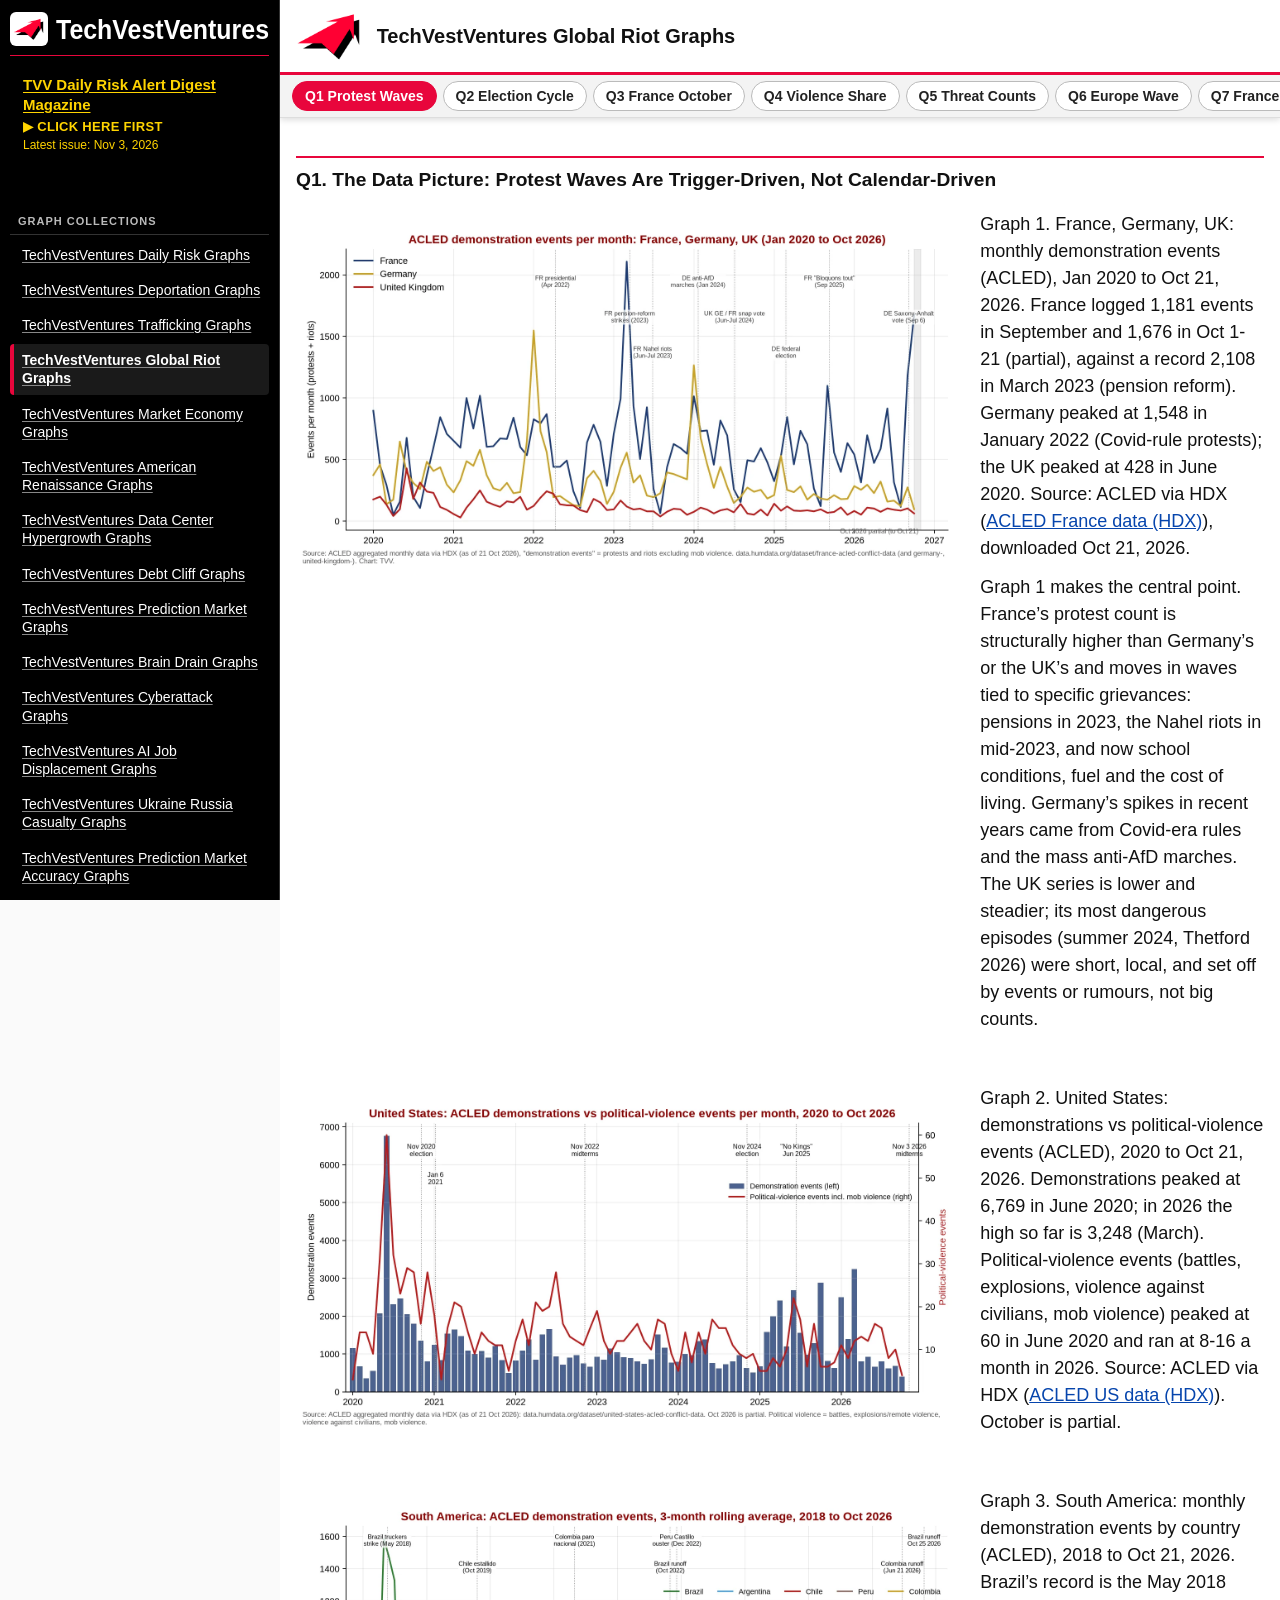
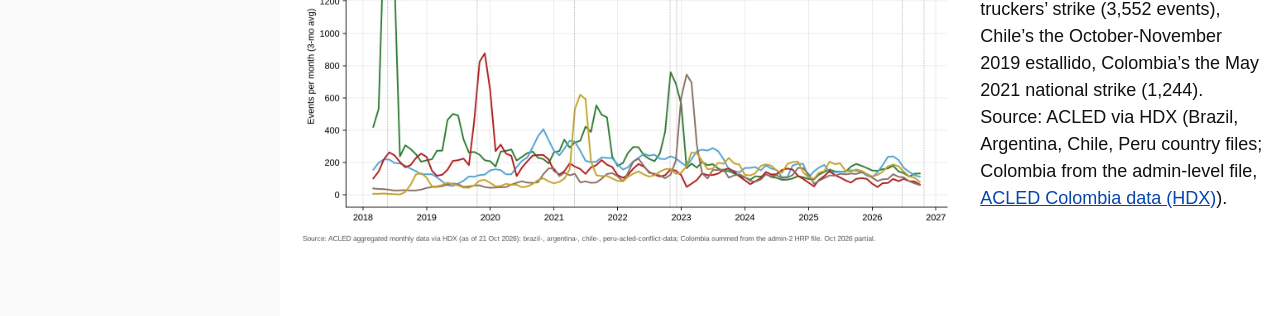
==== index.html @ 6e25fd2a "Sidebar: add Prediction Market Accuracy Graphs" ====
<!doctype html><html lang="en"><head><meta charset="utf-8"><meta name="viewport" content="width=device-width,initial-scale=1"><title>TechVestVentures Global Riot Graphs</title><link rel="stylesheet" href="assets/style.css"></head><body><nav id="tvvnav" aria-label="TechVestVentures sites"><details open><summary><span class="mark"><img src="[data-uri]" alt="TechVest logo"></span><svg class="word" viewBox="0 0 214 32" preserveAspectRatio="xMinYMid meet" role="img" aria-label="TechVestVentures"><text x="0" y="26" textLength="214" lengthAdjust="spacingAndGlyphs" font-family="Arial,Helvetica,sans-serif" font-weight="700" font-size="28" fill="#fff">TechVestVentures</text></svg></summary><a class="mag" href="https://atlantean2.github.io/tvv-daily-risk-alert-digest/"><span class="t">TVV Daily Risk Alert Digest Magazine</span><span class="cta">&#9654; click here first</span><span class="sub">Latest issue: Nov 3, 2026</span></a><div class="sp2" aria-hidden="true"></div><div class="grp">Graph Collections</div><a href="https://atlantean2.github.io/tvv-daily-risk-graphs/">TechVestVentures Daily Risk Graphs</a><a href="https://atlantean2.github.io/tvv-deportation-graphs/">TechVestVentures Deportation Graphs</a><a href="https://atlantean2.github.io/tvv-trafficking-graphs/">TechVestVentures Trafficking Graphs</a><a class="cur" href="https://atlantean2.github.io/tvv-global-riot-graphs/" aria-current="page">TechVestVentures Global Riot Graphs</a><a href="https://atlantean2.github.io/tvv-market-economy-graphs/">TechVestVentures Market Economy Graphs</a><a href="https://atlantean2.github.io/tvv-american-renaissance-graphs/">TechVestVentures American Renaissance Graphs</a><a href="https://atlantean2.github.io/tvv-data-center-hypergrowth-graphs/">TechVestVentures Data Center Hypergrowth Graphs</a><a href="https://atlantean2.github.io/tvv-debt-cliff-graphs/">TechVestVentures Debt Cliff Graphs</a><a href="https://atlantean2.github.io/tvv-prediction-market-graphs/">TechVestVentures Prediction Market Graphs</a><a href="https://atlantean2.github.io/tvv-brain-drain-graphs/">TechVestVentures Brain Drain Graphs</a><a href="https://atlantean2.github.io/tvv-cyberattack-graphs/">TechVestVentures Cyberattack Graphs</a><a href="https://atlantean2.github.io/tvv-ai-job-displacement-graphs/">TechVestVentures AI Job Displacement Graphs</a><a href="https://atlantean2.github.io/tvv-ukraine-russia-casualty-graphs/">TechVestVentures Ukraine Russia Casualty Graphs</a><a href="https://atlantean2.github.io/tvv-prediction-market-accuracy-graphs/">TechVestVentures Prediction Market Accuracy Graphs</a><div class="sp5" aria-hidden="true"></div><div class="grp gold">Essays</div><a class="ess" href="https://atlantean2.github.io/tvv-daily-risk-alert-digest/essays/ai-job-displacement.html">AI Job Displacement</a><a class="ess" href="https://atlantean2.github.io/tvv-daily-risk-alert-digest/essays/prediction-markets.html">Prediction Markets</a><a class="ess" href="https://atlantean2.github.io/tvv-daily-risk-alert-digest/essays/ukraine-russia-casualty-claims.html">Ukraine vs Russia: Casualty Claims</a></details></nav><script>(function(){var d=document.querySelector('#tvvnav details');function f(){if(innerWidth>900)d.open=true}f();addEventListener('resize',f)})()</script><div id="top"><header><img src="assets/logo.png" alt="TVV logo"><h1>TechVestVentures Global Riot Graphs</h1></header><nav id="tabs" role="tablist" aria-label="Sections"><button role="tab" data-d="Q1" aria-selected="false">Q1 Protest Waves</button><button role="tab" data-d="Q2" aria-selected="false">Q2 Election Cycle</button><button role="tab" data-d="Q3" aria-selected="false">Q3 France October</button><button role="tab" data-d="Q4" aria-selected="false">Q4 Violence Share</button><button role="tab" data-d="Q5" aria-selected="false">Q5 Threat Counts</button><button role="tab" data-d="Q6" aria-selected="false">Q6 Europe Wave</button><button role="tab" data-d="Q7" aria-selected="false">Q7 France Week Two</button><button role="tab" data-d="Q8" aria-selected="false">Q8 France Week 3</button><button role="tab" data-d="sources" aria-selected="false">Sources</button></nav></div><main id="content"></main><script>const tabs=[...document.querySelectorAll('#tabs button')],m=document.getElementById('content'),ds=tabs.map(t=>t.dataset.d);
async function show(d){if(!ds.includes(d))d=ds[0];tabs.forEach(t=>t.setAttribute('aria-selected',t.dataset.d==d));
document.querySelector(`#tabs [data-d="${d}"]`).scrollIntoView({inline:'nearest',block:'nearest'});
m.innerHTML='<p>Loading…</p>';try{const r=await fetch('issues/'+d+'.html',{cache:'no-cache'});const doc=new DOMParser().parseFromString(await r.text(),'text/html');
const c=doc.querySelector('#issue');c.querySelectorAll('img').forEach(i=>i.setAttribute('src','issues/'+i.getAttribute('src')));
c.querySelectorAll('a[href]').forEach(a=>{const h=a.getAttribute('href');if(!/^(https?:|#)/.test(h))a.setAttribute('href','issues/'+h);if(/^http/.test(h)){a.target='_blank';a.rel='noopener'}});m.innerHTML=c.innerHTML;document.title=TT+' — '+(tabs.find(t=>t.dataset.d==d).textContent);window.scrollTo(0,0)}
catch(e){m.innerHTML='<p>Could not load '+d+'.</p>'}}
const TT=document.title;tabs.forEach(t=>t.onclick=()=>{location.hash=t.dataset.d});
addEventListener('hashchange',()=>show(location.hash.slice(1)));show(location.hash.slice(1));</script></body></html>
---- assets/style.css ----
body{margin:0;font:16px/1.5 Arial,Helvetica,sans-serif;color:#111;background:#fafafa}
#top{position:sticky;top:0;z-index:9;background:#fff;box-shadow:0 2px 6px #0002}
header{border-bottom:3px solid #e8063c;display:flex;align-items:center;gap:14px;padding:8px 16px}
header img{height:56px}header h1{font-size:1.25rem;margin:0}
#tabs{display:flex;gap:6px;overflow-x:auto;white-space:nowrap;padding:6px 12px;background:#f3f3f3;border-bottom:1px solid #ddd;-webkit-overflow-scrolling:touch}
#tabs button{flex:0 0 auto;font:600 14px Arial,sans-serif;padding:6px 12px;border:1px solid #bbb;border-radius:16px;background:#fff;color:#222;cursor:pointer}
#tabs button[aria-selected=true]{background:#e8063c;border-color:#e8063c;color:#fff}
main{max-width:1040px;margin:0 auto;padding:16px;background:#fff}
main img{width:100%;max-width:1000px;height:auto;display:block;margin:14px auto}
a{color:#0645ad;text-decoration:underline}h2{border-top:2px solid #e8063c;padding-top:8px;margin-top:22px;font-size:1.2rem;font-weight:700;scroll-margin-top:130px}
main table{width:100%;border-collapse:collapse}main td{display:block;width:100%;padding:0}main td:empty{display:none}
ul.items{margin-left:24px;padding-left:1.1em}
.action-box{border:3px solid #e8063c;padding:10px 14px;margin:20px 0}ul.items li{margin:6px 0}
@media(max-width:600px){header img{height:40px}header h1{font-size:1rem}}
figure.g{margin:0 0 28px;padding:0}figure.g figcaption{font-size:15px;margin:4px 6px}figure.g .t{font-weight:700}
figure.g .s{font-size:14px;word-break:break-all}ul.src li{margin:4px 0;word-break:break-all}
figure.g{display:grid;grid-template-columns:minmax(0,7fr) minmax(260px,3fr);gap:22px;align-items:start;margin:0 0 40px}
figure.g img{width:100%;height:auto;max-width:none}
figure.g figcaption{font-size:18px;line-height:1.5;margin:0}figure.g figcaption p{margin:0 0 12px}
figure.g figcaption .t{font-weight:700;display:block;margin-bottom:8px}
@media(max-width:1100px){figure.g{grid-template-columns:1fr}}
figure.g.w{display:grid;grid-template-columns:minmax(0,7fr) minmax(260px,3fr);gap:22px;align-items:start;margin:0 0 40px}
figure.g.w img{width:100%;height:auto;max-width:none}
figure.g.w figcaption{font-size:18px;line-height:1.5;margin:0}figure.g.w figcaption p{margin:0 0 12px}
figure.g.w figcaption .t{font-weight:700;display:block;margin-bottom:8px}
.wk{border-left:4px solid #8B0000;background:#faf3f3;padding:10px 14px;margin:0 0 24px;font-size:17px;line-height:1.5}
figure.g.w ul{margin:0 0 12px;padding-left:1.1em;font-size:16px}figure.g.w li{margin:4px 0}figure.g.w p.nt{font-size:15px;color:#444}
@media(max-width:1100px){figure.g.w{grid-template-columns:1fr}}
#tvvnav{position:fixed;left:0;top:0;bottom:0;width:280px;box-sizing:border-box;padding:12px 10px;background:#000;color:#fff;border-right:1px solid #333;font-family:Arial,Helvetica,sans-serif;overflow-y:auto;z-index:20}
#tvvnav summary{list-style:none;cursor:default;display:flex;align-items:center;gap:8px;border-bottom:1px solid #e8063c;padding-bottom:9px;margin-bottom:10px}
#tvvnav summary::-webkit-details-marker{display:none}
#tvvnav .mark{flex:0 0 auto;width:38px;height:34px;background:#fff;border-radius:6px;display:flex;align-items:center;justify-content:center}
#tvvnav .mark img{width:32px;height:auto;display:block}
#tvvnav .word{flex:1 1 auto;min-width:0;height:32px;display:block}
#tvvnav a,#tvvnav span.soon{display:block;font-size:14px;padding:7px 8px;margin:3px 0;border-radius:4px;line-height:1.3;border-left:4px solid transparent}
#tvvnav a{color:#fff;text-decoration:underline;text-decoration-color:#888;text-underline-offset:2px}
#tvvnav a:hover,#tvvnav a:focus{background:#222;text-decoration-color:#fff}
#tvvnav a.cur{font-weight:700;border-left-color:#e8063c;background:#1a1a1a}
#tvvnav span.soon{color:#888;font-style:italic}
#tvvnav a.mag{background:#ffd400;color:#000;font-weight:700;font-size:15px;text-decoration:none;border-left:4px solid #ffd400;padding:9px 9px 8px;margin-bottom:10px}
#tvvnav a.mag:hover,#tvvnav a.mag:focus{background:#ffe766}
#tvvnav a.mag.cur{border-left-color:#e8063c}
#tvvnav a.mag .t{text-decoration:underline;text-underline-offset:2px}
#tvvnav a.mag .cta{display:block;margin-top:5px;font-size:13px;font-weight:700;text-transform:uppercase;letter-spacing:.3px}
#tvvnav a.mag .sub{display:block;font-size:12px;font-weight:400;margin-top:2px}
#tvvnav a.mag:not(.cur){background:transparent;color:#ffd400;border-left:4px solid transparent}
#tvvnav a.mag:not(.cur):hover,#tvvnav a.mag:not(.cur):focus{background:#1a1a1a}
#tvvnav .sp2{height:2.6em}#tvvnav .sp5{height:6.5em}
#tvvnav .grp{font-size:11px;font-weight:700;letter-spacing:1px;text-transform:uppercase;color:#bbb;padding:0 8px 4px;margin:0 0 4px;border-bottom:1px solid #333}
#tvvnav .grp.gold{color:#ffd400;border-bottom-color:#5a4b00}
#tvvnav a.ess{color:#ffd400;font-weight:700;text-decoration-color:#8a7300}
#tvvnav a.ess:hover,#tvvnav a.ess:focus{background:#1a1a1a;text-decoration-color:#ffd400}
#tvvnav a.ess.cur{background:#ffd400;color:#000;border-left-color:#e8063c;text-decoration:none}
body{padding-left:280px}
@media(max-width:900px){body{padding-left:0}#tvvnav{position:static;width:auto;border-right:0;border-bottom:2px solid #e8063c;padding:8px 12px}
#tvvnav summary{cursor:pointer;margin:0;border:0;padding:2px 0}#tvvnav .word{max-width:250px}
#tvvnav summary::after{content:"\2630";color:#fff;font-size:22px;margin-left:auto;padding-left:8px}}
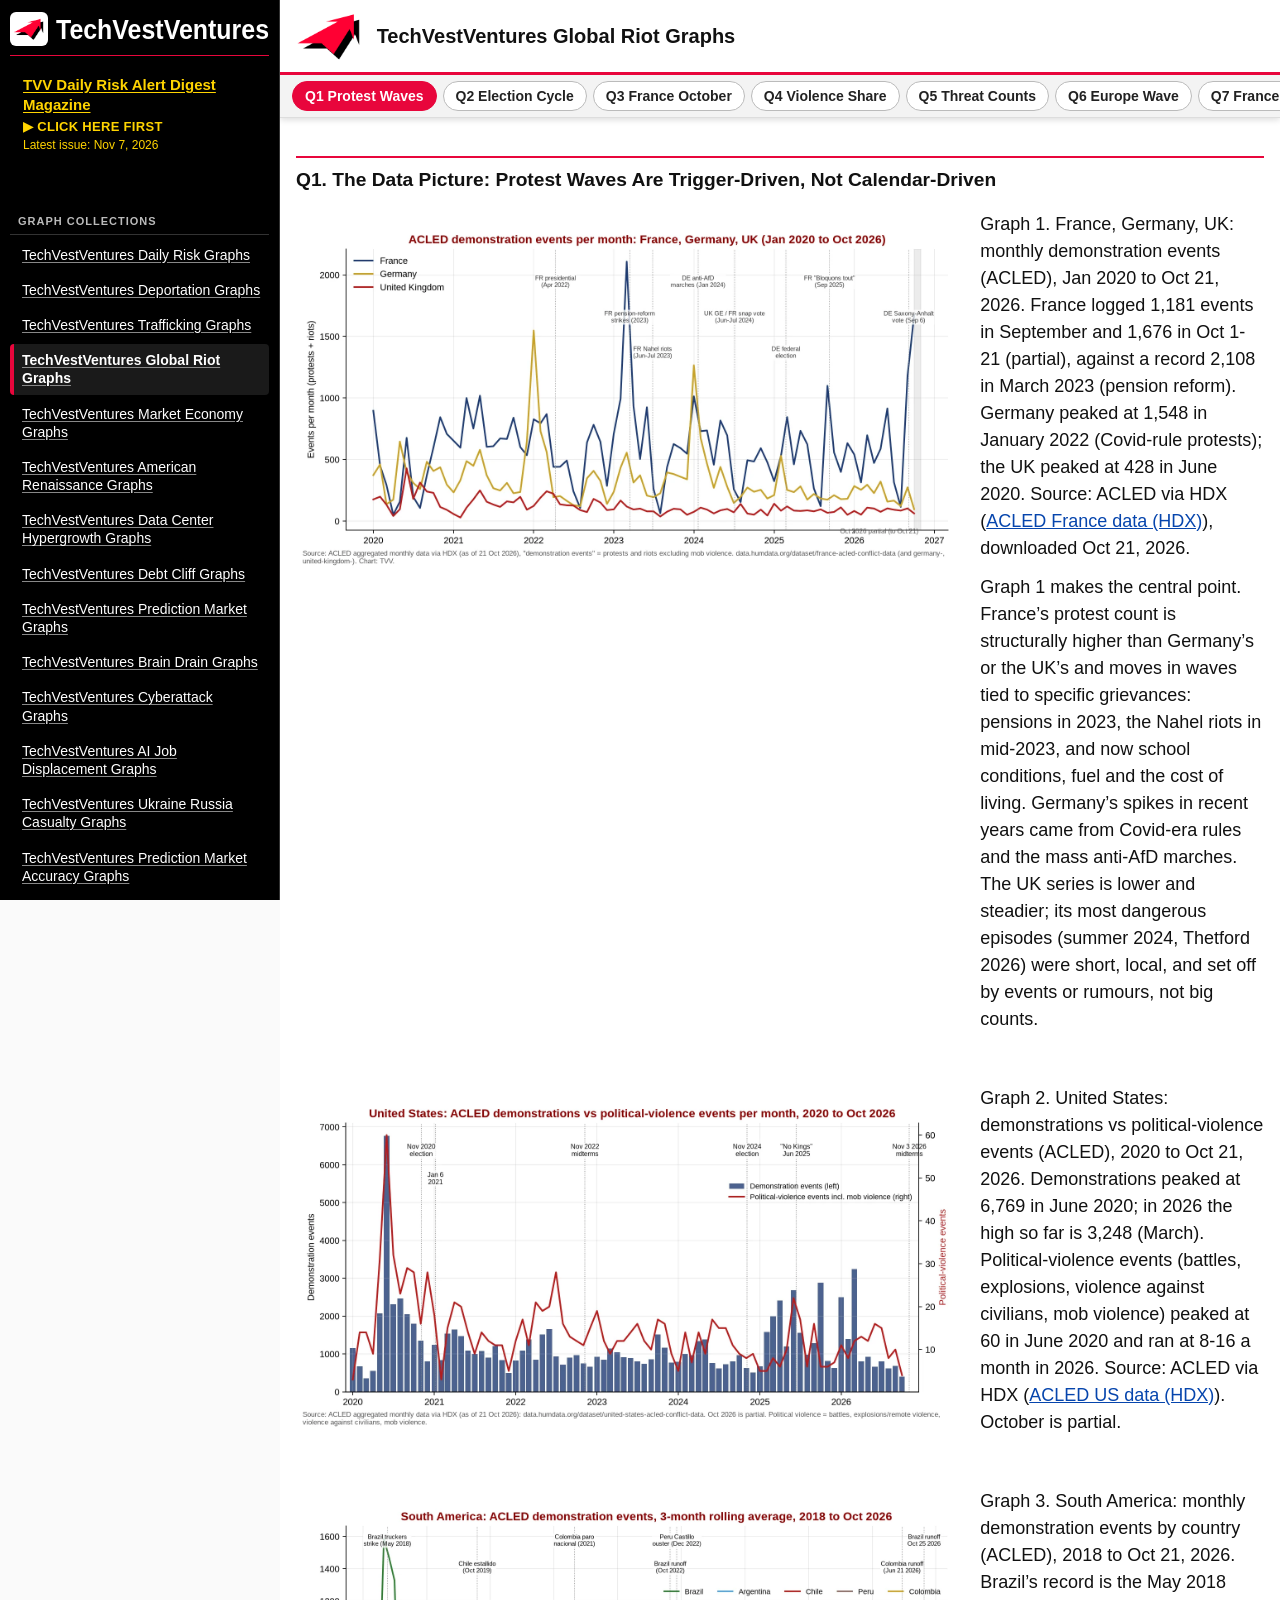
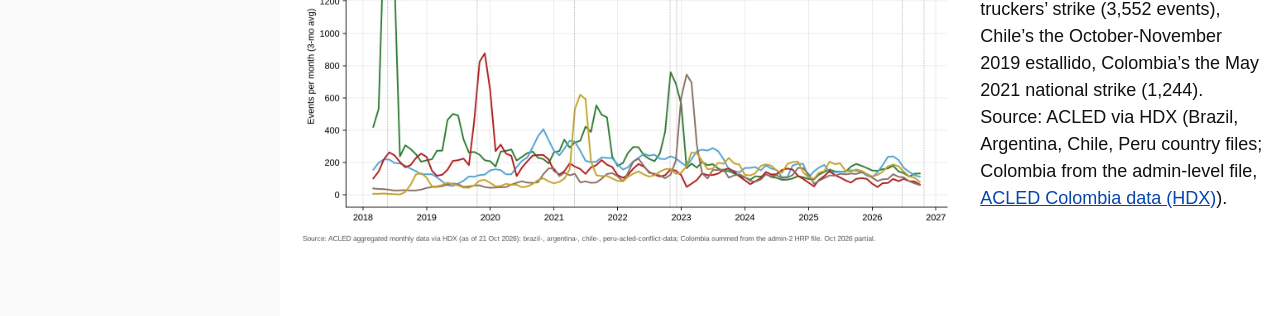
==== commit 5adb49c0: "Weekly Focus graphs 2026-11-08" ====
--- a/index.html
+++ b/index.html
@@ -1,4 +1,4 @@
-<!doctype html><html lang="en"><head><meta charset="utf-8"><meta name="viewport" content="width=device-width,initial-scale=1"><title>TechVestVentures Global Riot Graphs</title><link rel="stylesheet" href="assets/style.css"></head><body><nav id="tvvnav" aria-label="TechVestVentures sites"><details open><summary><span class="mark"><img src="[data-uri]" alt="TechVest logo"></span><svg class="word" viewBox="0 0 214 32" preserveAspectRatio="xMinYMid meet" role="img" aria-label="TechVestVentures"><text x="0" y="26" textLength="214" lengthAdjust="spacingAndGlyphs" font-family="Arial,Helvetica,sans-serif" font-weight="700" font-size="28" fill="#fff">TechVestVentures</text></svg></summary><a class="mag" href="https://atlantean2.github.io/tvv-daily-risk-alert-digest/"><span class="t">TVV Daily Risk Alert Digest Magazine</span><span class="cta">&#9654; click here first</span><span class="sub">Latest issue: Nov 3, 2026</span></a><div class="sp2" aria-hidden="true"></div><div class="grp">Graph Collections</div><a href="https://atlantean2.github.io/tvv-daily-risk-graphs/">TechVestVentures Daily Risk Graphs</a><a href="https://atlantean2.github.io/tvv-deportation-graphs/">TechVestVentures Deportation Graphs</a><a href="https://atlantean2.github.io/tvv-trafficking-graphs/">TechVestVentures Trafficking Graphs</a><a class="cur" href="https://atlantean2.github.io/tvv-global-riot-graphs/" aria-current="page">TechVestVentures Global Riot Graphs</a><a href="https://atlantean2.github.io/tvv-market-economy-graphs/">TechVestVentures Market Economy Graphs</a><a href="https://atlantean2.github.io/tvv-american-renaissance-graphs/">TechVestVentures American Renaissance Graphs</a><a href="https://atlantean2.github.io/tvv-data-center-hypergrowth-graphs/">TechVestVentures Data Center Hypergrowth Graphs</a><a href="https://atlantean2.github.io/tvv-debt-cliff-graphs/">TechVestVentures Debt Cliff Graphs</a><a href="https://atlantean2.github.io/tvv-prediction-market-graphs/">TechVestVentures Prediction Market Graphs</a><a href="https://atlantean2.github.io/tvv-brain-drain-graphs/">TechVestVentures Brain Drain Graphs</a><a href="https://atlantean2.github.io/tvv-cyberattack-graphs/">TechVestVentures Cyberattack Graphs</a><a href="https://atlantean2.github.io/tvv-ai-job-displacement-graphs/">TechVestVentures AI Job Displacement Graphs</a><a href="https://atlantean2.github.io/tvv-ukraine-russia-casualty-graphs/">TechVestVentures Ukraine Russia Casualty Graphs</a><a href="https://atlantean2.github.io/tvv-prediction-market-accuracy-graphs/">TechVestVentures Prediction Market Accuracy Graphs</a><div class="sp5" aria-hidden="true"></div><div class="grp gold">Essays</div><a class="ess" href="https://atlantean2.github.io/tvv-daily-risk-alert-digest/essays/ai-job-displacement.html">AI Job Displacement</a><a class="ess" href="https://atlantean2.github.io/tvv-daily-risk-alert-digest/essays/prediction-markets.html">Prediction Markets</a><a class="ess" href="https://atlantean2.github.io/tvv-daily-risk-alert-digest/essays/ukraine-russia-casualty-claims.html">Ukraine vs Russia: Casualty Claims</a></details></nav><script>(function(){var d=document.querySelector('#tvvnav details');function f(){if(innerWidth>900)d.open=true}f();addEventListener('resize',f)})()</script><div id="top"><header><img src="assets/logo.png" alt="TVV logo"><h1>TechVestVentures Global Riot Graphs</h1></header><nav id="tabs" role="tablist" aria-label="Sections"><button role="tab" data-d="Q1" aria-selected="false">Q1 Protest Waves</button><button role="tab" data-d="Q2" aria-selected="false">Q2 Election Cycle</button><button role="tab" data-d="Q3" aria-selected="false">Q3 France October</button><button role="tab" data-d="Q4" aria-selected="false">Q4 Violence Share</button><button role="tab" data-d="Q5" aria-selected="false">Q5 Threat Counts</button><button role="tab" data-d="Q6" aria-selected="false">Q6 Europe Wave</button><button role="tab" data-d="Q7" aria-selected="false">Q7 France Week Two</button><button role="tab" data-d="Q8" aria-selected="false">Q8 France Week 3</button><button role="tab" data-d="sources" aria-selected="false">Sources</button></nav></div><main id="content"></main><script>const tabs=[...document.querySelectorAll('#tabs button')],m=document.getElementById('content'),ds=tabs.map(t=>t.dataset.d);
+<!doctype html><html lang="en"><head><meta charset="utf-8"><meta name="viewport" content="width=device-width,initial-scale=1"><title>TechVestVentures Global Riot Graphs</title><link rel="stylesheet" href="assets/style.css"></head><body><nav id="tvvnav" aria-label="TechVestVentures sites"><details open><summary><span class="mark"><img src="[data-uri]" alt="TechVest logo"></span><svg class="word" viewBox="0 0 214 32" preserveAspectRatio="xMinYMid meet" role="img" aria-label="TechVestVentures"><text x="0" y="26" textLength="214" lengthAdjust="spacingAndGlyphs" font-family="Arial,Helvetica,sans-serif" font-weight="700" font-size="28" fill="#fff">TechVestVentures</text></svg></summary><a class="mag" href="https://atlantean2.github.io/tvv-daily-risk-alert-digest/"><span class="t">TVV Daily Risk Alert Digest Magazine</span><span class="cta">&#9654; click here first</span><span class="sub">Latest issue: Nov 7, 2026</span></a><div class="sp2" aria-hidden="true"></div><div class="grp">Graph Collections</div><a href="https://atlantean2.github.io/tvv-daily-risk-graphs/">TechVestVentures Daily Risk Graphs</a><a href="https://atlantean2.github.io/tvv-deportation-graphs/">TechVestVentures Deportation Graphs</a><a href="https://atlantean2.github.io/tvv-trafficking-graphs/">TechVestVentures Trafficking Graphs</a><a class="cur" href="https://atlantean2.github.io/tvv-global-riot-graphs/" aria-current="page">TechVestVentures Global Riot Graphs</a><a href="https://atlantean2.github.io/tvv-market-economy-graphs/">TechVestVentures Market Economy Graphs</a><a href="https://atlantean2.github.io/tvv-american-renaissance-graphs/">TechVestVentures American Renaissance Graphs</a><a href="https://atlantean2.github.io/tvv-data-center-hypergrowth-graphs/">TechVestVentures Data Center Hypergrowth Graphs</a><a href="https://atlantean2.github.io/tvv-debt-cliff-graphs/">TechVestVentures Debt Cliff Graphs</a><a href="https://atlantean2.github.io/tvv-prediction-market-graphs/">TechVestVentures Prediction Market Graphs</a><a href="https://atlantean2.github.io/tvv-brain-drain-graphs/">TechVestVentures Brain Drain Graphs</a><a href="https://atlantean2.github.io/tvv-cyberattack-graphs/">TechVestVentures Cyberattack Graphs</a><a href="https://atlantean2.github.io/tvv-ai-job-displacement-graphs/">TechVestVentures AI Job Displacement Graphs</a><a href="https://atlantean2.github.io/tvv-ukraine-russia-casualty-graphs/">TechVestVentures Ukraine Russia Casualty Graphs</a><a href="https://atlantean2.github.io/tvv-prediction-market-accuracy-graphs/">TechVestVentures Prediction Market Accuracy Graphs</a><div class="sp5" aria-hidden="true"></div><div class="grp gold">Essays</div><a class="ess" href="https://atlantean2.github.io/tvv-daily-risk-alert-digest/essays/ai-job-displacement.html">AI Job Displacement</a><a class="ess" href="https://atlantean2.github.io/tvv-daily-risk-alert-digest/essays/prediction-markets.html">Prediction Markets</a><a class="ess" href="https://atlantean2.github.io/tvv-daily-risk-alert-digest/essays/ukraine-russia-casualty-claims.html">Ukraine vs Russia: Casualty Claims</a></details></nav><script>(function(){var d=document.querySelector('#tvvnav details');function f(){if(innerWidth>900)d.open=true}f();addEventListener('resize',f)})()</script><div id="top"><header><img src="assets/logo.png" alt="TVV logo"><h1>TechVestVentures Global Riot Graphs</h1></header><nav id="tabs" role="tablist" aria-label="Sections"><button role="tab" data-d="Q1" aria-selected="false">Q1 Protest Waves</button><button role="tab" data-d="Q2" aria-selected="false">Q2 Election Cycle</button><button role="tab" data-d="Q3" aria-selected="false">Q3 France October</button><button role="tab" data-d="Q4" aria-selected="false">Q4 Violence Share</button><button role="tab" data-d="Q5" aria-selected="false">Q5 Threat Counts</button><button role="tab" data-d="Q6" aria-selected="false">Q6 Europe Wave</button><button role="tab" data-d="Q7" aria-selected="false">Q7 France Week Two</button><button role="tab" data-d="Q8" aria-selected="false">Q8 France Week 3</button><button role="tab" data-d="Q9" aria-selected="false">Q9 France Week 4</button><button role="tab" data-d="sources" aria-selected="false">Sources</button></nav></div><main id="content"></main><script>const tabs=[...document.querySelectorAll('#tabs button')],m=document.getElementById('content'),ds=tabs.map(t=>t.dataset.d);
 async function show(d){if(!ds.includes(d))d=ds[0];tabs.forEach(t=>t.setAttribute('aria-selected',t.dataset.d==d));
 document.querySelector(`#tabs [data-d="${d}"]`).scrollIntoView({inline:'nearest',block:'nearest'});
 m.innerHTML='<p>Loading…</p>';try{const r=await fetch('issues/'+d+'.html',{cache:'no-cache'});const doc=new DOMParser().parseFromString(await r.text(),'text/html');
--- a/assets/style.css
+++ b/assets/style.css
@@ -10,7 +10,7 @@
 a{color:#0645ad;text-decoration:underline}h2{border-top:2px solid #e8063c;padding-top:8px;margin-top:22px;font-size:1.2rem;font-weight:700;scroll-margin-top:130px}
 main table{width:100%;border-collapse:collapse}main td{display:block;width:100%;padding:0}main td:empty{display:none}
 ul.items{margin-left:24px;padding-left:1.1em}
-.action-box{border:3px solid #e8063c;padding:10px 14px;margin:20px 0}ul.items li{margin:6px 0}
+.action-box{border:3px solid #e8063c;padding:10px 14px;margin:20px 0}a.risk-center{font-weight:700;color:#C00000}.rc-header{font-size:.9rem;color:#1a1a1a;border-bottom:2px solid #C9A227;padding-bottom:6px;margin:0 0 12px}ul.items li{margin:6px 0}
 @media(max-width:600px){header img{height:40px}header h1{font-size:1rem}}
 figure.g{margin:0 0 28px;padding:0}figure.g figcaption{font-size:15px;margin:4px 6px}figure.g .t{font-weight:700}
 figure.g .s{font-size:14px;word-break:break-all}ul.src li{margin:4px 0;word-break:break-all}
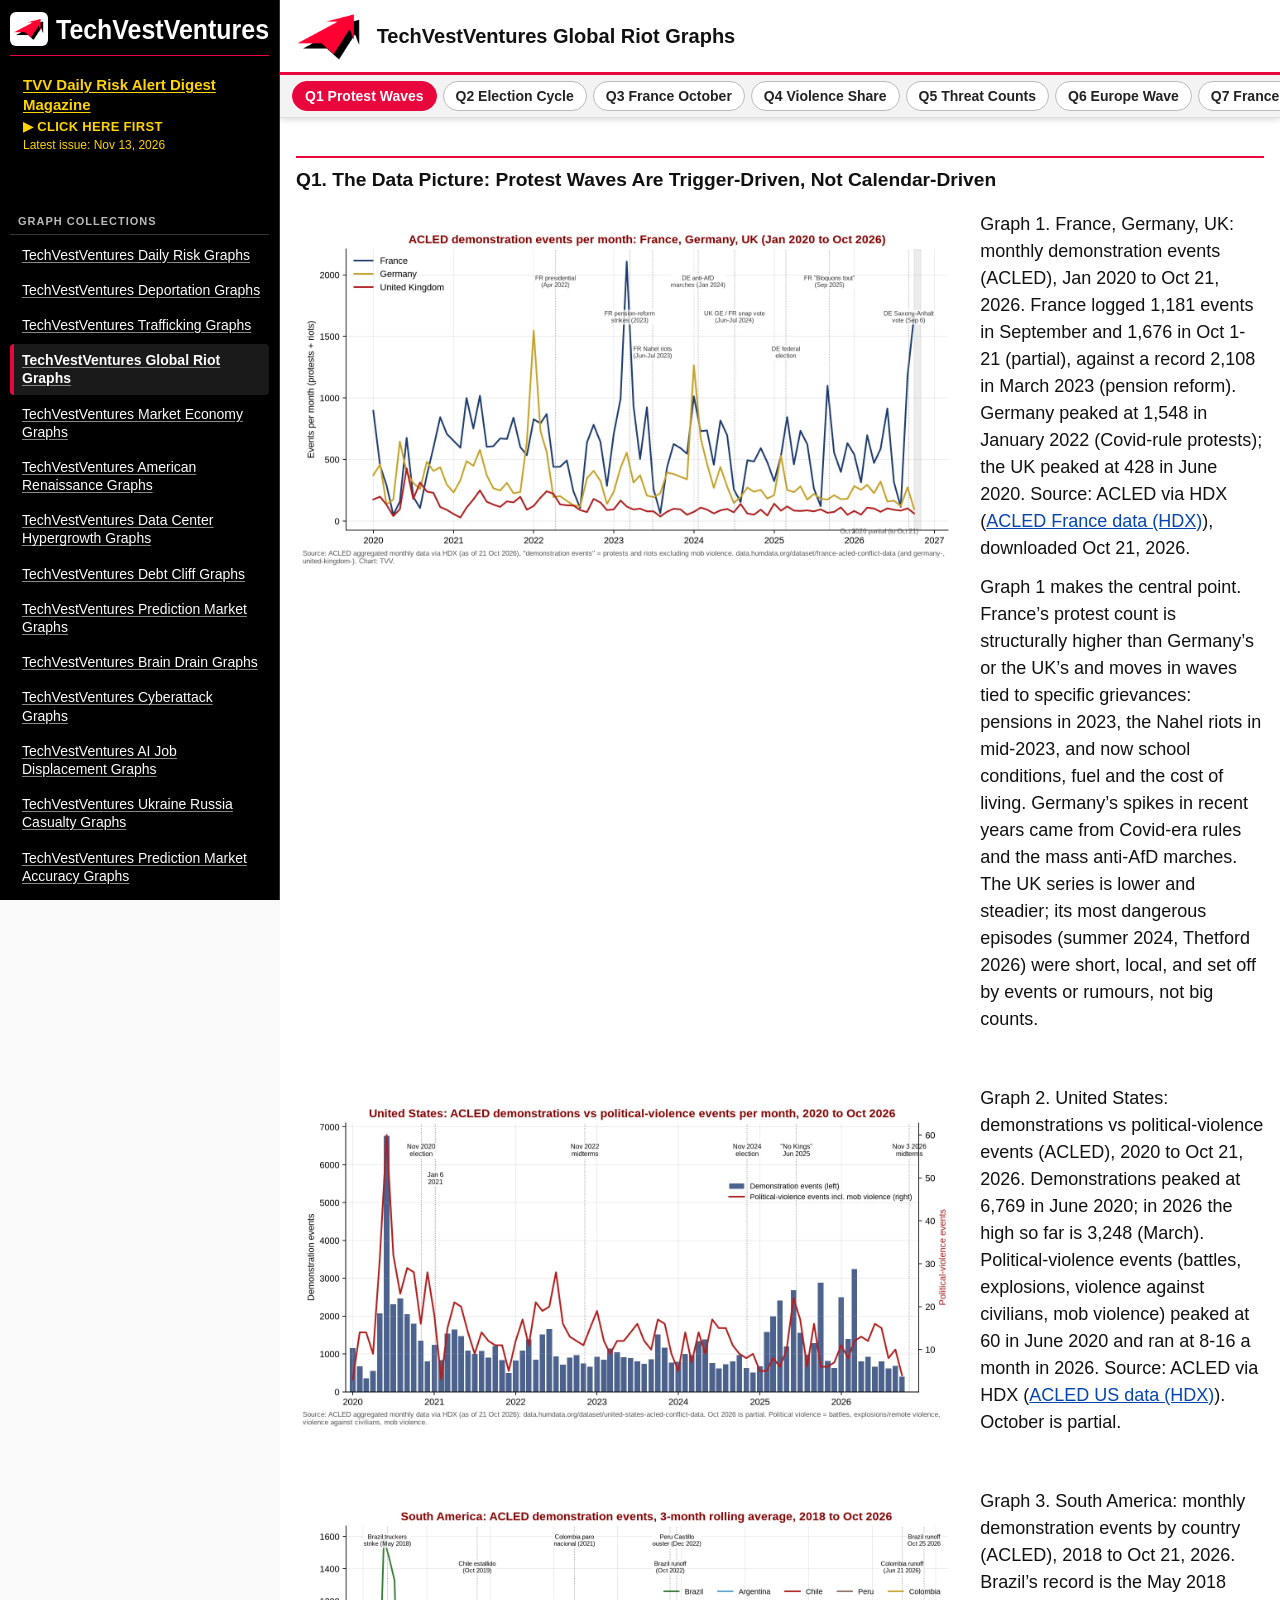
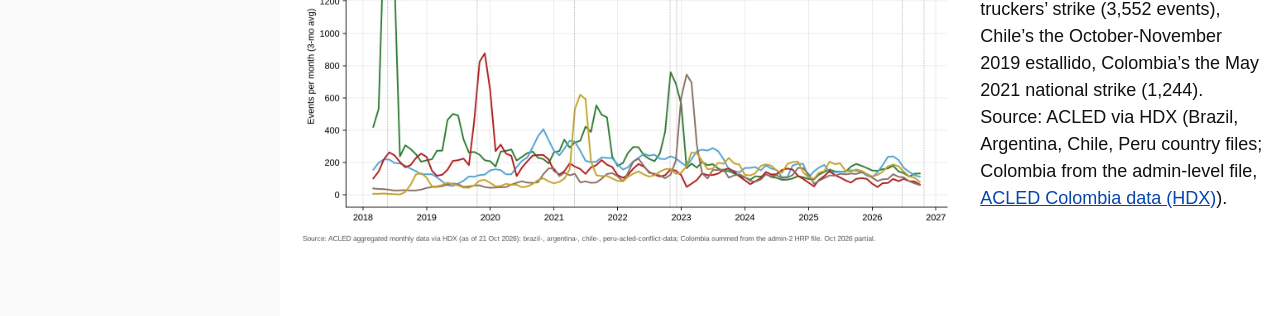
==== commit 929cbedf: "Sidebar: add Longevity Health Graphs" ====
--- a/index.html
+++ b/index.html
@@ -1,4 +1,4 @@
-<!doctype html><html lang="en"><head><meta charset="utf-8"><meta name="viewport" content="width=device-width,initial-scale=1"><title>TechVestVentures Global Riot Graphs</title><link rel="stylesheet" href="assets/style.css"></head><body><nav id="tvvnav" aria-label="TechVestVentures sites"><details open><summary><span class="mark"><img src="[data-uri]" alt="TechVest logo"></span><svg class="word" viewBox="0 0 214 32" preserveAspectRatio="xMinYMid meet" role="img" aria-label="TechVestVentures"><text x="0" y="26" textLength="214" lengthAdjust="spacingAndGlyphs" font-family="Arial,Helvetica,sans-serif" font-weight="700" font-size="28" fill="#fff">TechVestVentures</text></svg></summary><a class="mag" href="https://atlantean2.github.io/tvv-daily-risk-alert-digest/"><span class="t">TVV Daily Risk Alert Digest Magazine</span><span class="cta">&#9654; click here first</span><span class="sub">Latest issue: Nov 7, 2026</span></a><div class="sp2" aria-hidden="true"></div><div class="grp">Graph Collections</div><a href="https://atlantean2.github.io/tvv-daily-risk-graphs/">TechVestVentures Daily Risk Graphs</a><a href="https://atlantean2.github.io/tvv-deportation-graphs/">TechVestVentures Deportation Graphs</a><a href="https://atlantean2.github.io/tvv-trafficking-graphs/">TechVestVentures Trafficking Graphs</a><a class="cur" href="https://atlantean2.github.io/tvv-global-riot-graphs/" aria-current="page">TechVestVentures Global Riot Graphs</a><a href="https://atlantean2.github.io/tvv-market-economy-graphs/">TechVestVentures Market Economy Graphs</a><a href="https://atlantean2.github.io/tvv-american-renaissance-graphs/">TechVestVentures American Renaissance Graphs</a><a href="https://atlantean2.github.io/tvv-data-center-hypergrowth-graphs/">TechVestVentures Data Center Hypergrowth Graphs</a><a href="https://atlantean2.github.io/tvv-debt-cliff-graphs/">TechVestVentures Debt Cliff Graphs</a><a href="https://atlantean2.github.io/tvv-prediction-market-graphs/">TechVestVentures Prediction Market Graphs</a><a href="https://atlantean2.github.io/tvv-brain-drain-graphs/">TechVestVentures Brain Drain Graphs</a><a href="https://atlantean2.github.io/tvv-cyberattack-graphs/">TechVestVentures Cyberattack Graphs</a><a href="https://atlantean2.github.io/tvv-ai-job-displacement-graphs/">TechVestVentures AI Job Displacement Graphs</a><a href="https://atlantean2.github.io/tvv-ukraine-russia-casualty-graphs/">TechVestVentures Ukraine Russia Casualty Graphs</a><a href="https://atlantean2.github.io/tvv-prediction-market-accuracy-graphs/">TechVestVentures Prediction Market Accuracy Graphs</a><div class="sp5" aria-hidden="true"></div><div class="grp gold">Essays</div><a class="ess" href="https://atlantean2.github.io/tvv-daily-risk-alert-digest/essays/ai-job-displacement.html">AI Job Displacement</a><a class="ess" href="https://atlantean2.github.io/tvv-daily-risk-alert-digest/essays/prediction-markets.html">Prediction Markets</a><a class="ess" href="https://atlantean2.github.io/tvv-daily-risk-alert-digest/essays/ukraine-russia-casualty-claims.html">Ukraine vs Russia: Casualty Claims</a></details></nav><script>(function(){var d=document.querySelector('#tvvnav details');function f(){if(innerWidth>900)d.open=true}f();addEventListener('resize',f)})()</script><div id="top"><header><img src="assets/logo.png" alt="TVV logo"><h1>TechVestVentures Global Riot Graphs</h1></header><nav id="tabs" role="tablist" aria-label="Sections"><button role="tab" data-d="Q1" aria-selected="false">Q1 Protest Waves</button><button role="tab" data-d="Q2" aria-selected="false">Q2 Election Cycle</button><button role="tab" data-d="Q3" aria-selected="false">Q3 France October</button><button role="tab" data-d="Q4" aria-selected="false">Q4 Violence Share</button><button role="tab" data-d="Q5" aria-selected="false">Q5 Threat Counts</button><button role="tab" data-d="Q6" aria-selected="false">Q6 Europe Wave</button><button role="tab" data-d="Q7" aria-selected="false">Q7 France Week Two</button><button role="tab" data-d="Q8" aria-selected="false">Q8 France Week 3</button><button role="tab" data-d="Q9" aria-selected="false">Q9 France Week 4</button><button role="tab" data-d="sources" aria-selected="false">Sources</button></nav></div><main id="content"></main><script>const tabs=[...document.querySelectorAll('#tabs button')],m=document.getElementById('content'),ds=tabs.map(t=>t.dataset.d);
+<!doctype html><html lang="en"><head><meta charset="utf-8"><meta name="viewport" content="width=device-width,initial-scale=1"><title>TechVestVentures Global Riot Graphs</title><link rel="stylesheet" href="assets/style.css"></head><body><nav id="tvvnav" aria-label="TechVestVentures sites"><details open><summary><span class="mark"><img src="[data-uri]" alt="TechVest logo"></span><svg class="word" viewBox="0 0 214 32" preserveAspectRatio="xMinYMid meet" role="img" aria-label="TechVestVentures"><text x="0" y="26" textLength="214" lengthAdjust="spacingAndGlyphs" font-family="Arial,Helvetica,sans-serif" font-weight="700" font-size="28" fill="#fff">TechVestVentures</text></svg></summary><a class="mag" href="https://atlantean2.github.io/tvv-daily-risk-alert-digest/"><span class="t">TVV Daily Risk Alert Digest Magazine</span><span class="cta">&#9654; click here first</span><span class="sub">Latest issue: Nov 13, 2026</span></a><div class="sp2" aria-hidden="true"></div><div class="grp">Graph Collections</div><a href="https://atlantean2.github.io/tvv-daily-risk-graphs/">TechVestVentures Daily Risk Graphs</a><a href="https://atlantean2.github.io/tvv-deportation-graphs/">TechVestVentures Deportation Graphs</a><a href="https://atlantean2.github.io/tvv-trafficking-graphs/">TechVestVentures Trafficking Graphs</a><a class="cur" href="https://atlantean2.github.io/tvv-global-riot-graphs/" aria-current="page">TechVestVentures Global Riot Graphs</a><a href="https://atlantean2.github.io/tvv-market-economy-graphs/">TechVestVentures Market Economy Graphs</a><a href="https://atlantean2.github.io/tvv-american-renaissance-graphs/">TechVestVentures American Renaissance Graphs</a><a href="https://atlantean2.github.io/tvv-data-center-hypergrowth-graphs/">TechVestVentures Data Center Hypergrowth Graphs</a><a href="https://atlantean2.github.io/tvv-debt-cliff-graphs/">TechVestVentures Debt Cliff Graphs</a><a href="https://atlantean2.github.io/tvv-prediction-market-graphs/">TechVestVentures Prediction Market Graphs</a><a href="https://atlantean2.github.io/tvv-brain-drain-graphs/">TechVestVentures Brain Drain Graphs</a><a href="https://atlantean2.github.io/tvv-cyberattack-graphs/">TechVestVentures Cyberattack Graphs</a><a href="https://atlantean2.github.io/tvv-ai-job-displacement-graphs/">TechVestVentures AI Job Displacement Graphs</a><a href="https://atlantean2.github.io/tvv-ukraine-russia-casualty-graphs/">TechVestVentures Ukraine Russia Casualty Graphs</a><a href="https://atlantean2.github.io/tvv-prediction-market-accuracy-graphs/">TechVestVentures Prediction Market Accuracy Graphs</a><a href="https://atlantean2.github.io/tvv-longevity-health-graphs/">TechVestVentures Longevity Health Graphs</a><div class="sp5" aria-hidden="true"></div><div class="grp gold">Essays</div><a class="ess" href="https://atlantean2.github.io/tvv-daily-risk-alert-digest/essays/ai-job-displacement.html">AI Job Displacement</a><a class="ess" href="https://atlantean2.github.io/tvv-daily-risk-alert-digest/essays/prediction-markets.html">Prediction Markets</a><a class="ess" href="https://atlantean2.github.io/tvv-daily-risk-alert-digest/essays/ukraine-russia-casualty-claims.html">Ukraine vs Russia: Casualty Claims</a></details></nav><script>(function(){var d=document.querySelector('#tvvnav details');function f(){if(innerWidth>900)d.open=true}f();addEventListener('resize',f)})()</script><div id="top"><header><img src="assets/logo.png" alt="TVV logo"><h1>TechVestVentures Global Riot Graphs</h1></header><nav id="tabs" role="tablist" aria-label="Sections"><button role="tab" data-d="Q1" aria-selected="false">Q1 Protest Waves</button><button role="tab" data-d="Q2" aria-selected="false">Q2 Election Cycle</button><button role="tab" data-d="Q3" aria-selected="false">Q3 France October</button><button role="tab" data-d="Q4" aria-selected="false">Q4 Violence Share</button><button role="tab" data-d="Q5" aria-selected="false">Q5 Threat Counts</button><button role="tab" data-d="Q6" aria-selected="false">Q6 Europe Wave</button><button role="tab" data-d="Q7" aria-selected="false">Q7 France Week Two</button><button role="tab" data-d="Q8" aria-selected="false">Q8 France Week 3</button><button role="tab" data-d="Q9" aria-selected="false">Q9 France Week 4</button><button role="tab" data-d="sources" aria-selected="false">Sources</button></nav></div><main id="content"></main><script>const tabs=[...document.querySelectorAll('#tabs button')],m=document.getElementById('content'),ds=tabs.map(t=>t.dataset.d);
 async function show(d){if(!ds.includes(d))d=ds[0];tabs.forEach(t=>t.setAttribute('aria-selected',t.dataset.d==d));
 document.querySelector(`#tabs [data-d="${d}"]`).scrollIntoView({inline:'nearest',block:'nearest'});
 m.innerHTML='<p>Loading…</p>';try{const r=await fetch('issues/'+d+'.html',{cache:'no-cache'});const doc=new DOMParser().parseFromString(await r.text(),'text/html');
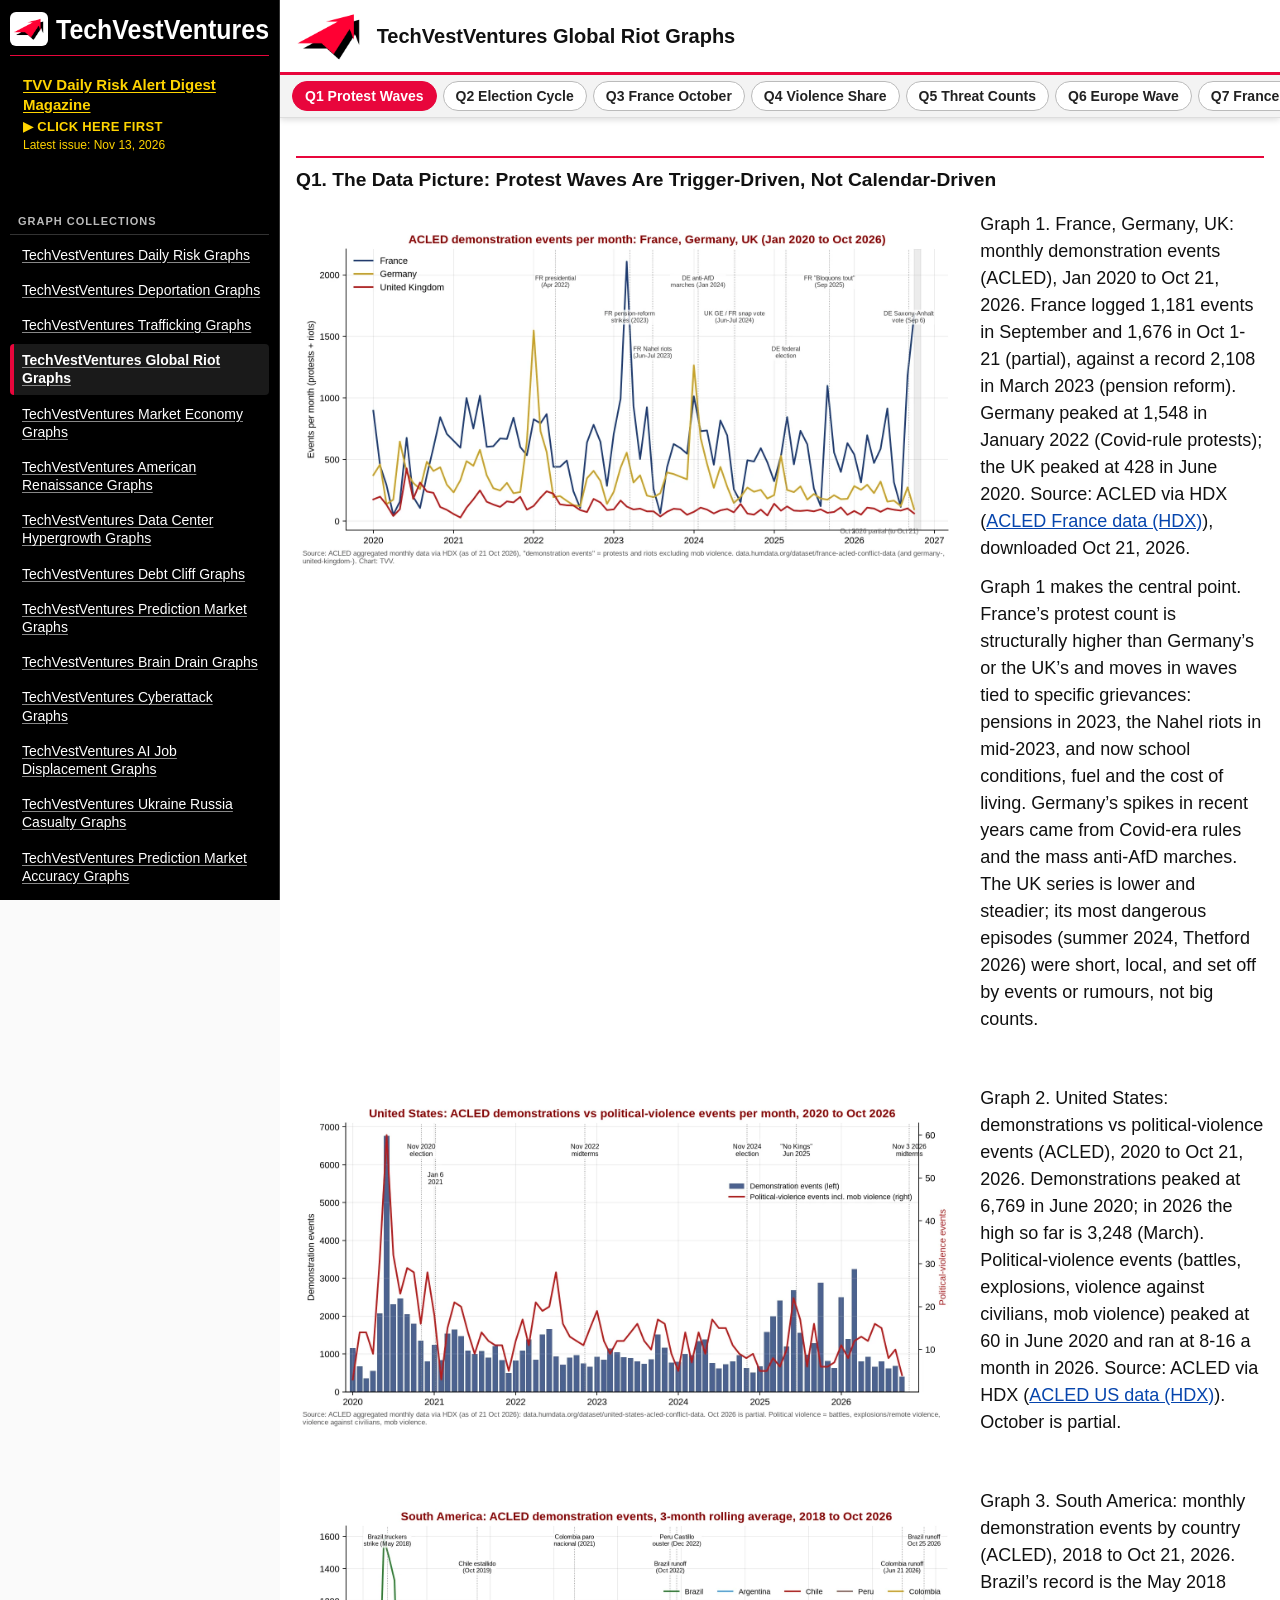
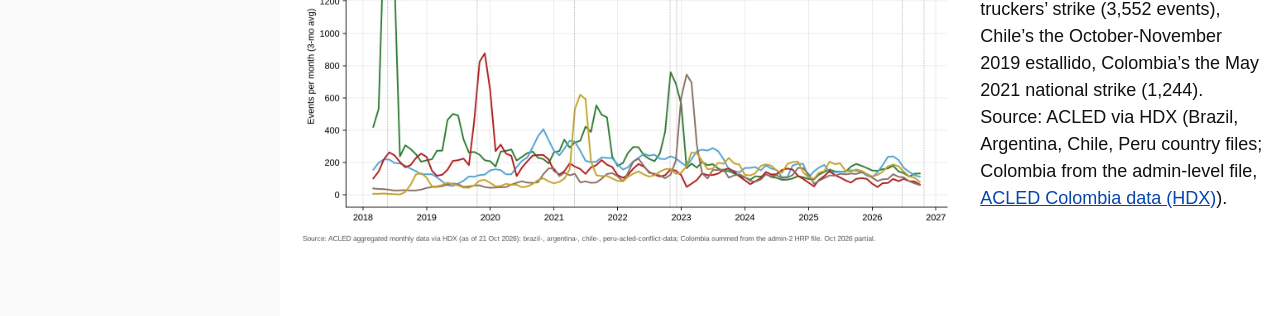
==== commit 3f2386f5: "Sidebar: add Longevity Watcher Digest button" ====
--- a/index.html
+++ b/index.html
@@ -1,4 +1,4 @@
-<!doctype html><html lang="en"><head><meta charset="utf-8"><meta name="viewport" content="width=device-width,initial-scale=1"><title>TechVestVentures Global Riot Graphs</title><link rel="stylesheet" href="assets/style.css"></head><body><nav id="tvvnav" aria-label="TechVestVentures sites"><details open><summary><span class="mark"><img src="[data-uri]" alt="TechVest logo"></span><svg class="word" viewBox="0 0 214 32" preserveAspectRatio="xMinYMid meet" role="img" aria-label="TechVestVentures"><text x="0" y="26" textLength="214" lengthAdjust="spacingAndGlyphs" font-family="Arial,Helvetica,sans-serif" font-weight="700" font-size="28" fill="#fff">TechVestVentures</text></svg></summary><a class="mag" href="https://atlantean2.github.io/tvv-daily-risk-alert-digest/"><span class="t">TVV Daily Risk Alert Digest Magazine</span><span class="cta">&#9654; click here first</span><span class="sub">Latest issue: Nov 13, 2026</span></a><div class="sp2" aria-hidden="true"></div><div class="grp">Graph Collections</div><a href="https://atlantean2.github.io/tvv-daily-risk-graphs/">TechVestVentures Daily Risk Graphs</a><a href="https://atlantean2.github.io/tvv-deportation-graphs/">TechVestVentures Deportation Graphs</a><a href="https://atlantean2.github.io/tvv-trafficking-graphs/">TechVestVentures Trafficking Graphs</a><a class="cur" href="https://atlantean2.github.io/tvv-global-riot-graphs/" aria-current="page">TechVestVentures Global Riot Graphs</a><a href="https://atlantean2.github.io/tvv-market-economy-graphs/">TechVestVentures Market Economy Graphs</a><a href="https://atlantean2.github.io/tvv-american-renaissance-graphs/">TechVestVentures American Renaissance Graphs</a><a href="https://atlantean2.github.io/tvv-data-center-hypergrowth-graphs/">TechVestVentures Data Center Hypergrowth Graphs</a><a href="https://atlantean2.github.io/tvv-debt-cliff-graphs/">TechVestVentures Debt Cliff Graphs</a><a href="https://atlantean2.github.io/tvv-prediction-market-graphs/">TechVestVentures Prediction Market Graphs</a><a href="https://atlantean2.github.io/tvv-brain-drain-graphs/">TechVestVentures Brain Drain Graphs</a><a href="https://atlantean2.github.io/tvv-cyberattack-graphs/">TechVestVentures Cyberattack Graphs</a><a href="https://atlantean2.github.io/tvv-ai-job-displacement-graphs/">TechVestVentures AI Job Displacement Graphs</a><a href="https://atlantean2.github.io/tvv-ukraine-russia-casualty-graphs/">TechVestVentures Ukraine Russia Casualty Graphs</a><a href="https://atlantean2.github.io/tvv-prediction-market-accuracy-graphs/">TechVestVentures Prediction Market Accuracy Graphs</a><a href="https://atlantean2.github.io/tvv-longevity-health-graphs/">TechVestVentures Longevity Health Graphs</a><div class="sp5" aria-hidden="true"></div><div class="grp gold">Essays</div><a class="ess" href="https://atlantean2.github.io/tvv-daily-risk-alert-digest/essays/ai-job-displacement.html">AI Job Displacement</a><a class="ess" href="https://atlantean2.github.io/tvv-daily-risk-alert-digest/essays/prediction-markets.html">Prediction Markets</a><a class="ess" href="https://atlantean2.github.io/tvv-daily-risk-alert-digest/essays/ukraine-russia-casualty-claims.html">Ukraine vs Russia: Casualty Claims</a></details></nav><script>(function(){var d=document.querySelector('#tvvnav details');function f(){if(innerWidth>900)d.open=true}f();addEventListener('resize',f)})()</script><div id="top"><header><img src="assets/logo.png" alt="TVV logo"><h1>TechVestVentures Global Riot Graphs</h1></header><nav id="tabs" role="tablist" aria-label="Sections"><button role="tab" data-d="Q1" aria-selected="false">Q1 Protest Waves</button><button role="tab" data-d="Q2" aria-selected="false">Q2 Election Cycle</button><button role="tab" data-d="Q3" aria-selected="false">Q3 France October</button><button role="tab" data-d="Q4" aria-selected="false">Q4 Violence Share</button><button role="tab" data-d="Q5" aria-selected="false">Q5 Threat Counts</button><button role="tab" data-d="Q6" aria-selected="false">Q6 Europe Wave</button><button role="tab" data-d="Q7" aria-selected="false">Q7 France Week Two</button><button role="tab" data-d="Q8" aria-selected="false">Q8 France Week 3</button><button role="tab" data-d="Q9" aria-selected="false">Q9 France Week 4</button><button role="tab" data-d="sources" aria-selected="false">Sources</button></nav></div><main id="content"></main><script>const tabs=[...document.querySelectorAll('#tabs button')],m=document.getElementById('content'),ds=tabs.map(t=>t.dataset.d);
+<!doctype html><html lang="en"><head><meta charset="utf-8"><meta name="viewport" content="width=device-width,initial-scale=1"><title>TechVestVentures Global Riot Graphs</title><link rel="icon" href="assets/favicon.svg" type="image/svg+xml"><link rel="icon" href="assets/favicon-32.png" sizes="32x32" type="image/png"><link rel="apple-touch-icon" href="assets/apple-touch-icon.png"><link rel="stylesheet" href="assets/style.css"></head><body><style id="tvvnav-lwd">#tvvnav .grp.teal{color:#2ee6c0;border-bottom-color:#0f5c4d}#tvvnav a.lwd{display:block;border:1px solid #2ee6c0;border-left:4px solid #2ee6c0;background:#04201a;color:#2ee6c0;font-weight:700;font-size:15px;text-decoration:none;padding:9px 9px 8px;margin:3px 0}#tvvnav a.lwd:hover,#tvvnav a.lwd:focus{background:#0a3a30}#tvvnav a.lwd .t{text-decoration:underline;text-underline-offset:2px}#tvvnav a.lwd .cta{display:block;margin-top:5px;font-size:13px;text-transform:uppercase;letter-spacing:.3px}#tvvnav a.lwd .sub{display:block;font-size:12px;font-weight:400;margin-top:2px;color:#9ff0de}#tvvnav a.lwd.cur{background:#2ee6c0;color:#000;border-left-color:#e8063c}#tvvnav a.lwd.cur .sub{color:#000}</style><nav id="tvvnav" aria-label="TechVestVentures sites"><details open><summary><span class="mark"><img src="[data-uri]" alt="TechVest logo"></span><svg class="word" viewBox="0 0 214 32" preserveAspectRatio="xMinYMid meet" role="img" aria-label="TechVestVentures"><text x="0" y="26" textLength="214" lengthAdjust="spacingAndGlyphs" font-family="Arial,Helvetica,sans-serif" font-weight="700" font-size="28" fill="#fff">TechVestVentures</text></svg></summary><a class="mag" href="https://atlantean2.github.io/tvv-daily-risk-alert-digest/"><span class="t">TVV Daily Risk Alert Digest Magazine</span><span class="cta">&#9654; click here first</span><span class="sub">Latest issue: Nov 13, 2026</span></a><div class="sp2" aria-hidden="true"></div><div class="grp">Graph Collections</div><a href="https://atlantean2.github.io/tvv-daily-risk-graphs/">TechVestVentures Daily Risk Graphs</a><a href="https://atlantean2.github.io/tvv-deportation-graphs/">TechVestVentures Deportation Graphs</a><a href="https://atlantean2.github.io/tvv-trafficking-graphs/">TechVestVentures Trafficking Graphs</a><a class="cur" href="https://atlantean2.github.io/tvv-global-riot-graphs/" aria-current="page">TechVestVentures Global Riot Graphs</a><a href="https://atlantean2.github.io/tvv-market-economy-graphs/">TechVestVentures Market Economy Graphs</a><a href="https://atlantean2.github.io/tvv-american-renaissance-graphs/">TechVestVentures American Renaissance Graphs</a><a href="https://atlantean2.github.io/tvv-data-center-hypergrowth-graphs/">TechVestVentures Data Center Hypergrowth Graphs</a><a href="https://atlantean2.github.io/tvv-debt-cliff-graphs/">TechVestVentures Debt Cliff Graphs</a><a href="https://atlantean2.github.io/tvv-prediction-market-graphs/">TechVestVentures Prediction Market Graphs</a><a href="https://atlantean2.github.io/tvv-brain-drain-graphs/">TechVestVentures Brain Drain Graphs</a><a href="https://atlantean2.github.io/tvv-cyberattack-graphs/">TechVestVentures Cyberattack Graphs</a><a href="https://atlantean2.github.io/tvv-ai-job-displacement-graphs/">TechVestVentures AI Job Displacement Graphs</a><a href="https://atlantean2.github.io/tvv-ukraine-russia-casualty-graphs/">TechVestVentures Ukraine Russia Casualty Graphs</a><a href="https://atlantean2.github.io/tvv-prediction-market-accuracy-graphs/">TechVestVentures Prediction Market Accuracy Graphs</a><a href="https://atlantean2.github.io/tvv-longevity-health-graphs/">TechVestVentures Longevity Health Graphs</a><div class="sp5" aria-hidden="true"></div><div class="grp gold">Essays</div><a class="ess" href="https://atlantean2.github.io/tvv-daily-risk-alert-digest/essays/ai-job-displacement.html">AI Job Displacement</a><a class="ess" href="https://atlantean2.github.io/tvv-daily-risk-alert-digest/essays/prediction-markets.html">Prediction Markets</a><a class="ess" href="https://atlantean2.github.io/tvv-daily-risk-alert-digest/essays/ukraine-russia-casualty-claims.html">Ukraine vs Russia: Casualty Claims</a><div class="sp5" aria-hidden="true"></div><div class="grp teal">Longevity Watcher</div><a class="lwd" href="https://atlantean2.github.io/tvv-longevity-watcher-digest/"><span class="t">Longevity Watcher Digest</span><span class="cta">&#9654; weekly digest</span><span class="sub">New issue every Friday</span></a></details></nav><script>(function(){var d=document.querySelector('#tvvnav details');function f(){if(innerWidth>900)d.open=true}f();addEventListener('resize',f)})()</script><div id="top"><header><img src="assets/logo.png" alt="TVV logo"><h1>TechVestVentures Global Riot Graphs</h1></header><nav id="tabs" role="tablist" aria-label="Sections"><button role="tab" data-d="Q1" aria-selected="false">Q1 Protest Waves</button><button role="tab" data-d="Q2" aria-selected="false">Q2 Election Cycle</button><button role="tab" data-d="Q3" aria-selected="false">Q3 France October</button><button role="tab" data-d="Q4" aria-selected="false">Q4 Violence Share</button><button role="tab" data-d="Q5" aria-selected="false">Q5 Threat Counts</button><button role="tab" data-d="Q6" aria-selected="false">Q6 Europe Wave</button><button role="tab" data-d="Q7" aria-selected="false">Q7 France Week Two</button><button role="tab" data-d="Q8" aria-selected="false">Q8 France Week 3</button><button role="tab" data-d="Q9" aria-selected="false">Q9 France Week 4</button><button role="tab" data-d="sources" aria-selected="false">Sources</button></nav></div><main id="content"></main><script>const tabs=[...document.querySelectorAll('#tabs button')],m=document.getElementById('content'),ds=tabs.map(t=>t.dataset.d);
 async function show(d){if(!ds.includes(d))d=ds[0];tabs.forEach(t=>t.setAttribute('aria-selected',t.dataset.d==d));
 document.querySelector(`#tabs [data-d="${d}"]`).scrollIntoView({inline:'nearest',block:'nearest'});
 m.innerHTML='<p>Loading…</p>';try{const r=await fetch('issues/'+d+'.html',{cache:'no-cache'});const doc=new DOMParser().parseFromString(await r.text(),'text/html');
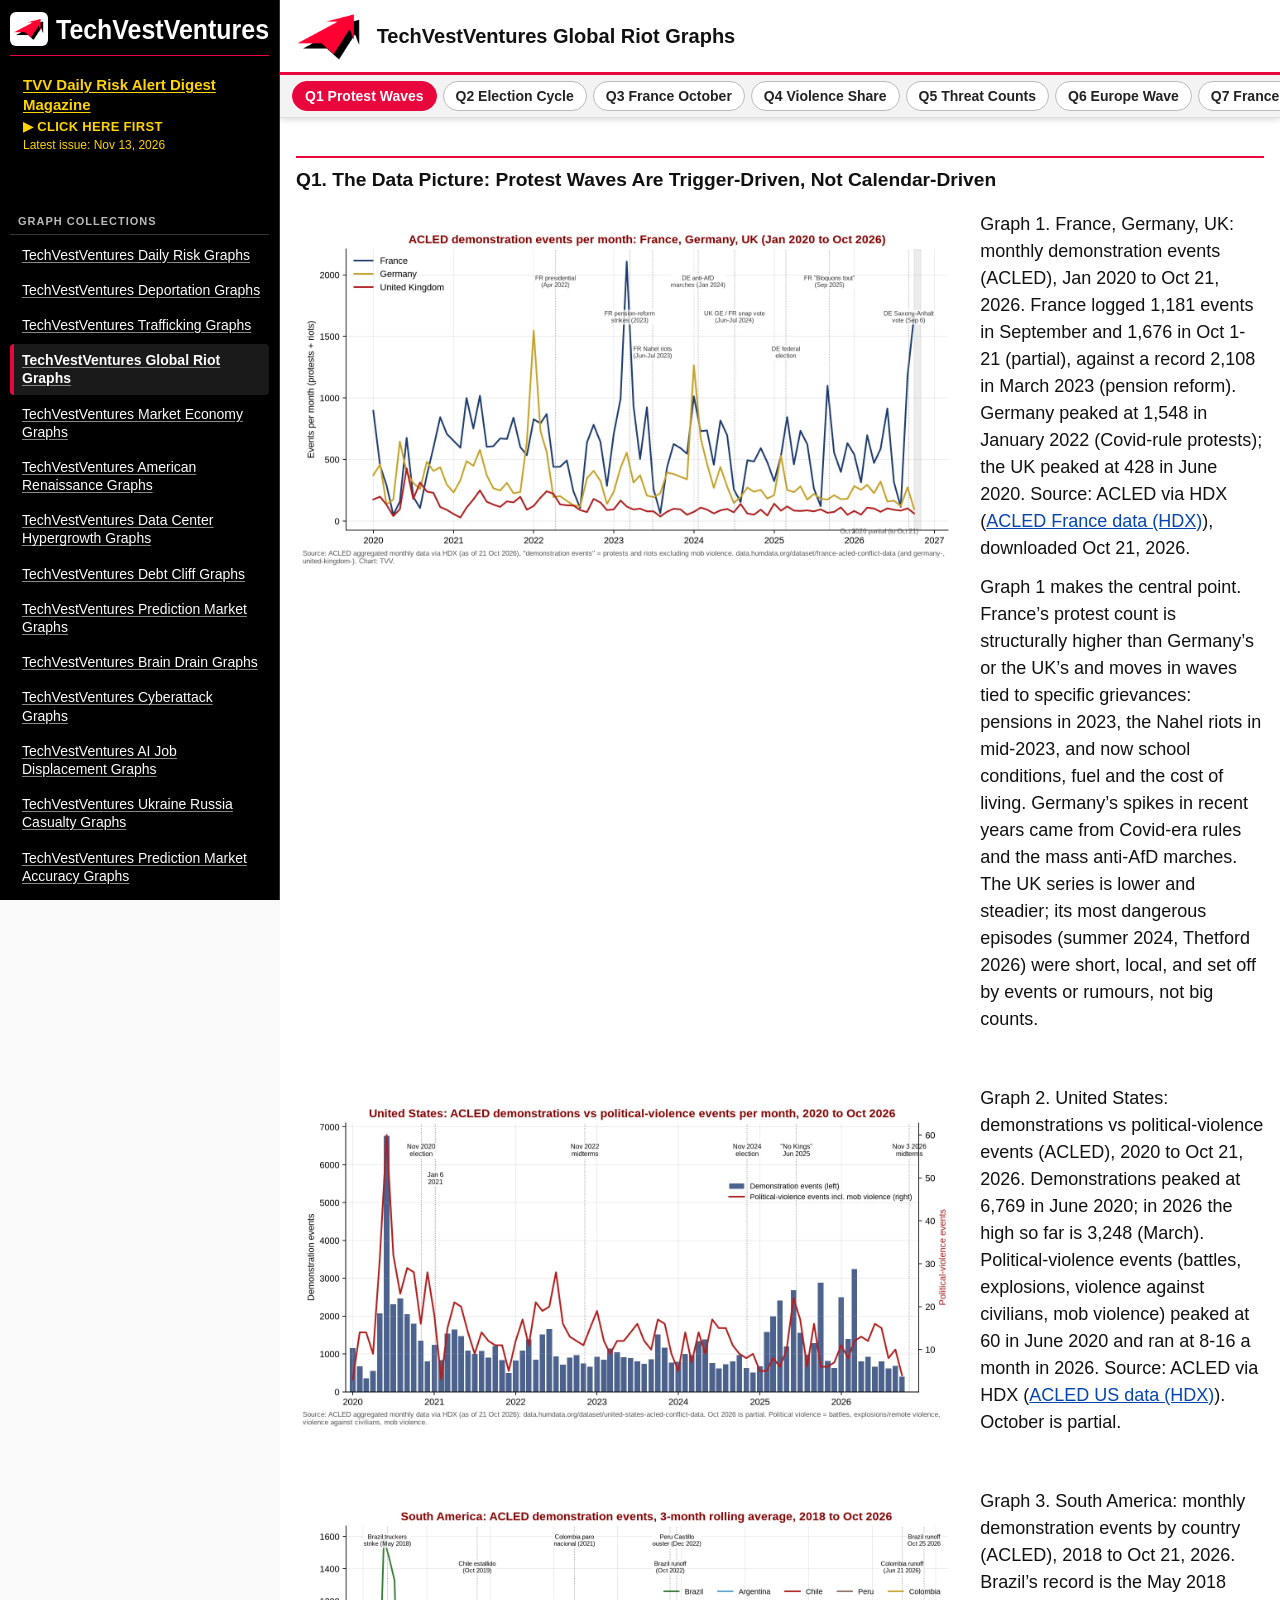
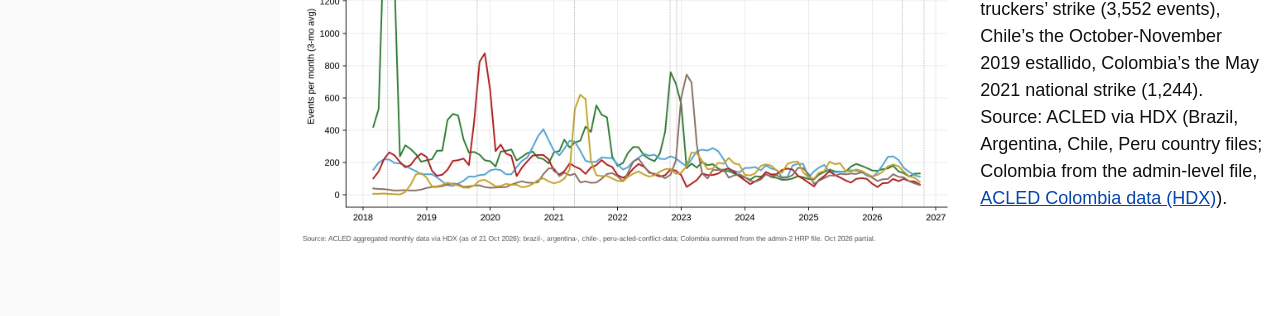
==== commit 6352b73f: "Sidebar: rename button to Longevity Watch" ====
--- a/index.html
+++ b/index.html
@@ -1,4 +1,4 @@
-<!doctype html><html lang="en"><head><meta charset="utf-8"><meta name="viewport" content="width=device-width,initial-scale=1"><title>TechVestVentures Global Riot Graphs</title><link rel="icon" href="assets/favicon.svg" type="image/svg+xml"><link rel="icon" href="assets/favicon-32.png" sizes="32x32" type="image/png"><link rel="apple-touch-icon" href="assets/apple-touch-icon.png"><link rel="stylesheet" href="assets/style.css"></head><body><style id="tvvnav-lwd">#tvvnav .grp.teal{color:#2ee6c0;border-bottom-color:#0f5c4d}#tvvnav a.lwd{display:block;border:1px solid #2ee6c0;border-left:4px solid #2ee6c0;background:#04201a;color:#2ee6c0;font-weight:700;font-size:15px;text-decoration:none;padding:9px 9px 8px;margin:3px 0}#tvvnav a.lwd:hover,#tvvnav a.lwd:focus{background:#0a3a30}#tvvnav a.lwd .t{text-decoration:underline;text-underline-offset:2px}#tvvnav a.lwd .cta{display:block;margin-top:5px;font-size:13px;text-transform:uppercase;letter-spacing:.3px}#tvvnav a.lwd .sub{display:block;font-size:12px;font-weight:400;margin-top:2px;color:#9ff0de}#tvvnav a.lwd.cur{background:#2ee6c0;color:#000;border-left-color:#e8063c}#tvvnav a.lwd.cur .sub{color:#000}</style><nav id="tvvnav" aria-label="TechVestVentures sites"><details open><summary><span class="mark"><img src="[data-uri]" alt="TechVest logo"></span><svg class="word" viewBox="0 0 214 32" preserveAspectRatio="xMinYMid meet" role="img" aria-label="TechVestVentures"><text x="0" y="26" textLength="214" lengthAdjust="spacingAndGlyphs" font-family="Arial,Helvetica,sans-serif" font-weight="700" font-size="28" fill="#fff">TechVestVentures</text></svg></summary><a class="mag" href="https://atlantean2.github.io/tvv-daily-risk-alert-digest/"><span class="t">TVV Daily Risk Alert Digest Magazine</span><span class="cta">&#9654; click here first</span><span class="sub">Latest issue: Nov 13, 2026</span></a><div class="sp2" aria-hidden="true"></div><div class="grp">Graph Collections</div><a href="https://atlantean2.github.io/tvv-daily-risk-graphs/">TechVestVentures Daily Risk Graphs</a><a href="https://atlantean2.github.io/tvv-deportation-graphs/">TechVestVentures Deportation Graphs</a><a href="https://atlantean2.github.io/tvv-trafficking-graphs/">TechVestVentures Trafficking Graphs</a><a class="cur" href="https://atlantean2.github.io/tvv-global-riot-graphs/" aria-current="page">TechVestVentures Global Riot Graphs</a><a href="https://atlantean2.github.io/tvv-market-economy-graphs/">TechVestVentures Market Economy Graphs</a><a href="https://atlantean2.github.io/tvv-american-renaissance-graphs/">TechVestVentures American Renaissance Graphs</a><a href="https://atlantean2.github.io/tvv-data-center-hypergrowth-graphs/">TechVestVentures Data Center Hypergrowth Graphs</a><a href="https://atlantean2.github.io/tvv-debt-cliff-graphs/">TechVestVentures Debt Cliff Graphs</a><a href="https://atlantean2.github.io/tvv-prediction-market-graphs/">TechVestVentures Prediction Market Graphs</a><a href="https://atlantean2.github.io/tvv-brain-drain-graphs/">TechVestVentures Brain Drain Graphs</a><a href="https://atlantean2.github.io/tvv-cyberattack-graphs/">TechVestVentures Cyberattack Graphs</a><a href="https://atlantean2.github.io/tvv-ai-job-displacement-graphs/">TechVestVentures AI Job Displacement Graphs</a><a href="https://atlantean2.github.io/tvv-ukraine-russia-casualty-graphs/">TechVestVentures Ukraine Russia Casualty Graphs</a><a href="https://atlantean2.github.io/tvv-prediction-market-accuracy-graphs/">TechVestVentures Prediction Market Accuracy Graphs</a><a href="https://atlantean2.github.io/tvv-longevity-health-graphs/">TechVestVentures Longevity Health Graphs</a><div class="sp5" aria-hidden="true"></div><div class="grp gold">Essays</div><a class="ess" href="https://atlantean2.github.io/tvv-daily-risk-alert-digest/essays/ai-job-displacement.html">AI Job Displacement</a><a class="ess" href="https://atlantean2.github.io/tvv-daily-risk-alert-digest/essays/prediction-markets.html">Prediction Markets</a><a class="ess" href="https://atlantean2.github.io/tvv-daily-risk-alert-digest/essays/ukraine-russia-casualty-claims.html">Ukraine vs Russia: Casualty Claims</a><div class="sp5" aria-hidden="true"></div><div class="grp teal">Longevity Watcher</div><a class="lwd" href="https://atlantean2.github.io/tvv-longevity-watcher-digest/"><span class="t">Longevity Watcher Digest</span><span class="cta">&#9654; weekly digest</span><span class="sub">New issue every Friday</span></a></details></nav><script>(function(){var d=document.querySelector('#tvvnav details');function f(){if(innerWidth>900)d.open=true}f();addEventListener('resize',f)})()</script><div id="top"><header><img src="assets/logo.png" alt="TVV logo"><h1>TechVestVentures Global Riot Graphs</h1></header><nav id="tabs" role="tablist" aria-label="Sections"><button role="tab" data-d="Q1" aria-selected="false">Q1 Protest Waves</button><button role="tab" data-d="Q2" aria-selected="false">Q2 Election Cycle</button><button role="tab" data-d="Q3" aria-selected="false">Q3 France October</button><button role="tab" data-d="Q4" aria-selected="false">Q4 Violence Share</button><button role="tab" data-d="Q5" aria-selected="false">Q5 Threat Counts</button><button role="tab" data-d="Q6" aria-selected="false">Q6 Europe Wave</button><button role="tab" data-d="Q7" aria-selected="false">Q7 France Week Two</button><button role="tab" data-d="Q8" aria-selected="false">Q8 France Week 3</button><button role="tab" data-d="Q9" aria-selected="false">Q9 France Week 4</button><button role="tab" data-d="sources" aria-selected="false">Sources</button></nav></div><main id="content"></main><script>const tabs=[...document.querySelectorAll('#tabs button')],m=document.getElementById('content'),ds=tabs.map(t=>t.dataset.d);
+<!doctype html><html lang="en"><head><meta charset="utf-8"><meta name="viewport" content="width=device-width,initial-scale=1"><title>TechVestVentures Global Riot Graphs</title><link rel="icon" href="assets/favicon.svg" type="image/svg+xml"><link rel="icon" href="assets/favicon-32.png" sizes="32x32" type="image/png"><link rel="apple-touch-icon" href="assets/apple-touch-icon.png"><link rel="stylesheet" href="assets/style.css"></head><body><nav id="tvvnav" aria-label="TechVestVentures sites"><details open><summary><span class="mark"><img src="[data-uri]" alt="TechVest logo"></span><svg class="word" viewBox="0 0 214 32" preserveAspectRatio="xMinYMid meet" role="img" aria-label="TechVestVentures"><text x="0" y="26" textLength="214" lengthAdjust="spacingAndGlyphs" font-family="Arial,Helvetica,sans-serif" font-weight="700" font-size="28" fill="#fff">TechVestVentures</text></svg></summary><a class="mag" href="https://atlantean2.github.io/tvv-daily-risk-alert-digest/"><span class="t">TVV Daily Risk Alert Digest Magazine</span><span class="cta">&#9654; click here first</span><span class="sub">Latest issue: Nov 13, 2026</span></a><div class="sp2" aria-hidden="true"></div><div class="grp">Graph Collections</div><a href="https://atlantean2.github.io/tvv-daily-risk-graphs/">TechVestVentures Daily Risk Graphs</a><a href="https://atlantean2.github.io/tvv-deportation-graphs/">TechVestVentures Deportation Graphs</a><a href="https://atlantean2.github.io/tvv-trafficking-graphs/">TechVestVentures Trafficking Graphs</a><a class="cur" href="https://atlantean2.github.io/tvv-global-riot-graphs/" aria-current="page">TechVestVentures Global Riot Graphs</a><a href="https://atlantean2.github.io/tvv-market-economy-graphs/">TechVestVentures Market Economy Graphs</a><a href="https://atlantean2.github.io/tvv-american-renaissance-graphs/">TechVestVentures American Renaissance Graphs</a><a href="https://atlantean2.github.io/tvv-data-center-hypergrowth-graphs/">TechVestVentures Data Center Hypergrowth Graphs</a><a href="https://atlantean2.github.io/tvv-debt-cliff-graphs/">TechVestVentures Debt Cliff Graphs</a><a href="https://atlantean2.github.io/tvv-prediction-market-graphs/">TechVestVentures Prediction Market Graphs</a><a href="https://atlantean2.github.io/tvv-brain-drain-graphs/">TechVestVentures Brain Drain Graphs</a><a href="https://atlantean2.github.io/tvv-cyberattack-graphs/">TechVestVentures Cyberattack Graphs</a><a href="https://atlantean2.github.io/tvv-ai-job-displacement-graphs/">TechVestVentures AI Job Displacement Graphs</a><a href="https://atlantean2.github.io/tvv-ukraine-russia-casualty-graphs/">TechVestVentures Ukraine Russia Casualty Graphs</a><a href="https://atlantean2.github.io/tvv-prediction-market-accuracy-graphs/">TechVestVentures Prediction Market Accuracy Graphs</a><a href="https://atlantean2.github.io/tvv-longevity-health-graphs/">TechVestVentures Longevity Health Graphs</a><div class="sp5" aria-hidden="true"></div><div class="grp gold">Essays</div><a class="ess" href="https://atlantean2.github.io/tvv-daily-risk-alert-digest/essays/ai-job-displacement.html">AI Job Displacement</a><a class="ess" href="https://atlantean2.github.io/tvv-daily-risk-alert-digest/essays/prediction-markets.html">Prediction Markets</a><a class="ess" href="https://atlantean2.github.io/tvv-daily-risk-alert-digest/essays/ukraine-russia-casualty-claims.html">Ukraine vs Russia: Casualty Claims</a><div class="sp5" aria-hidden="true"></div><div class="grp teal">Longevity Watch</div><a class="lwd" href="https://atlantean2.github.io/tvv-longevity-watcher-digest/"><span class="t">Longevity Watch</span><span class="cta">&#9654; weekly digest</span><span class="sub">New issue every Friday</span></a></details></nav><script>(function(){var d=document.querySelector('#tvvnav details');function f(){if(innerWidth>900)d.open=true}f();addEventListener('resize',f)})()</script><div id="top"><header><img src="assets/logo.png" alt="TVV logo"><h1>TechVestVentures Global Riot Graphs</h1></header><nav id="tabs" role="tablist" aria-label="Sections"><button role="tab" data-d="Q1" aria-selected="false">Q1 Protest Waves</button><button role="tab" data-d="Q2" aria-selected="false">Q2 Election Cycle</button><button role="tab" data-d="Q3" aria-selected="false">Q3 France October</button><button role="tab" data-d="Q4" aria-selected="false">Q4 Violence Share</button><button role="tab" data-d="Q5" aria-selected="false">Q5 Threat Counts</button><button role="tab" data-d="Q6" aria-selected="false">Q6 Europe Wave</button><button role="tab" data-d="Q7" aria-selected="false">Q7 France Week Two</button><button role="tab" data-d="Q8" aria-selected="false">Q8 France Week 3</button><button role="tab" data-d="Q9" aria-selected="false">Q9 France Week 4</button><button role="tab" data-d="Q10" aria-selected="false">Q10 Protest Surge</button><button role="tab" data-d="sources" aria-selected="false">Sources</button></nav></div><main id="content"></main><script>const tabs=[...document.querySelectorAll('#tabs button')],m=document.getElementById('content'),ds=tabs.map(t=>t.dataset.d);
 async function show(d){if(!ds.includes(d))d=ds[0];tabs.forEach(t=>t.setAttribute('aria-selected',t.dataset.d==d));
 document.querySelector(`#tabs [data-d="${d}"]`).scrollIntoView({inline:'nearest',block:'nearest'});
 m.innerHTML='<p>Loading…</p>';try{const r=await fetch('issues/'+d+'.html',{cache:'no-cache'});const doc=new DOMParser().parseFromString(await r.text(),'text/html');
--- a/assets/style.css
+++ b/assets/style.css
@@ -8,6 +8,11 @@
 main{max-width:1040px;margin:0 auto;padding:16px;background:#fff}
 main img{width:100%;max-width:1000px;height:auto;display:block;margin:14px auto}
 a{color:#0645ad;text-decoration:underline}h2{border-top:2px solid #e8063c;padding-top:8px;margin-top:22px;font-size:1.2rem;font-weight:700;scroll-margin-top:130px}
+h2.priority-summary{border-top:2px solid #C9A227;text-align:center;font-size:1.25rem;margin-top:28px}
+table.priority-summary{width:100%;border-collapse:collapse;margin:8px 0 20px;font-size:10.5pt}
+table.priority-summary th,table.priority-summary td{vertical-align:top;padding:2px 10px 2px 0;text-align:left;font-weight:400}
+table.priority-summary thead th{font-weight:700}
+table.priority-summary tbody th{font-weight:700;color:#B91C1C;white-space:nowrap;width:1.2in}
 main table{width:100%;border-collapse:collapse}main td{display:block;width:100%;padding:0}main td:empty{display:none}
 ul.items{margin-left:24px;padding-left:1.1em}
 .action-box{border:3px solid #e8063c;padding:10px 14px;margin:20px 0}a.risk-center{font-weight:700;color:#C00000}.rc-header{font-size:.9rem;color:#1a1a1a;border-bottom:2px solid #C9A227;padding-bottom:6px;margin:0 0 12px}ul.items li{margin:6px 0}
@@ -51,6 +56,14 @@
 #tvvnav a.ess{color:#ffd400;font-weight:700;text-decoration-color:#8a7300}
 #tvvnav a.ess:hover,#tvvnav a.ess:focus{background:#1a1a1a;text-decoration-color:#ffd400}
 #tvvnav a.ess.cur{background:#ffd400;color:#000;border-left-color:#e8063c;text-decoration:none}
+#tvvnav .grp.teal{color:#2ee6c0;border-bottom-color:#0f5c4d}
+#tvvnav a.lwd{display:block;border:1px solid #2ee6c0;border-left:4px solid #2ee6c0;background:#04201a;color:#2ee6c0;font-weight:700;font-size:15px;text-decoration:none;padding:9px 9px 8px;margin:3px 0}
+#tvvnav a.lwd:hover,#tvvnav a.lwd:focus{background:#0a3a30}
+#tvvnav a.lwd .t{text-decoration:underline;text-underline-offset:2px}
+#tvvnav a.lwd .cta{display:block;margin-top:5px;font-size:13px;text-transform:uppercase;letter-spacing:.3px}
+#tvvnav a.lwd .sub{display:block;font-size:12px;font-weight:400;margin-top:2px;color:#9ff0de}
+#tvvnav a.lwd.cur{background:#2ee6c0;color:#000;border-left-color:#e8063c}
+#tvvnav a.lwd.cur .sub{color:#000}
 body{padding-left:280px}
 @media(max-width:900px){body{padding-left:0}#tvvnav{position:static;width:auto;border-right:0;border-bottom:2px solid #e8063c;padding:8px 12px}
 #tvvnav summary{cursor:pointer;margin:0;border:0;padding:2px 0}#tvvnav .word{max-width:250px}
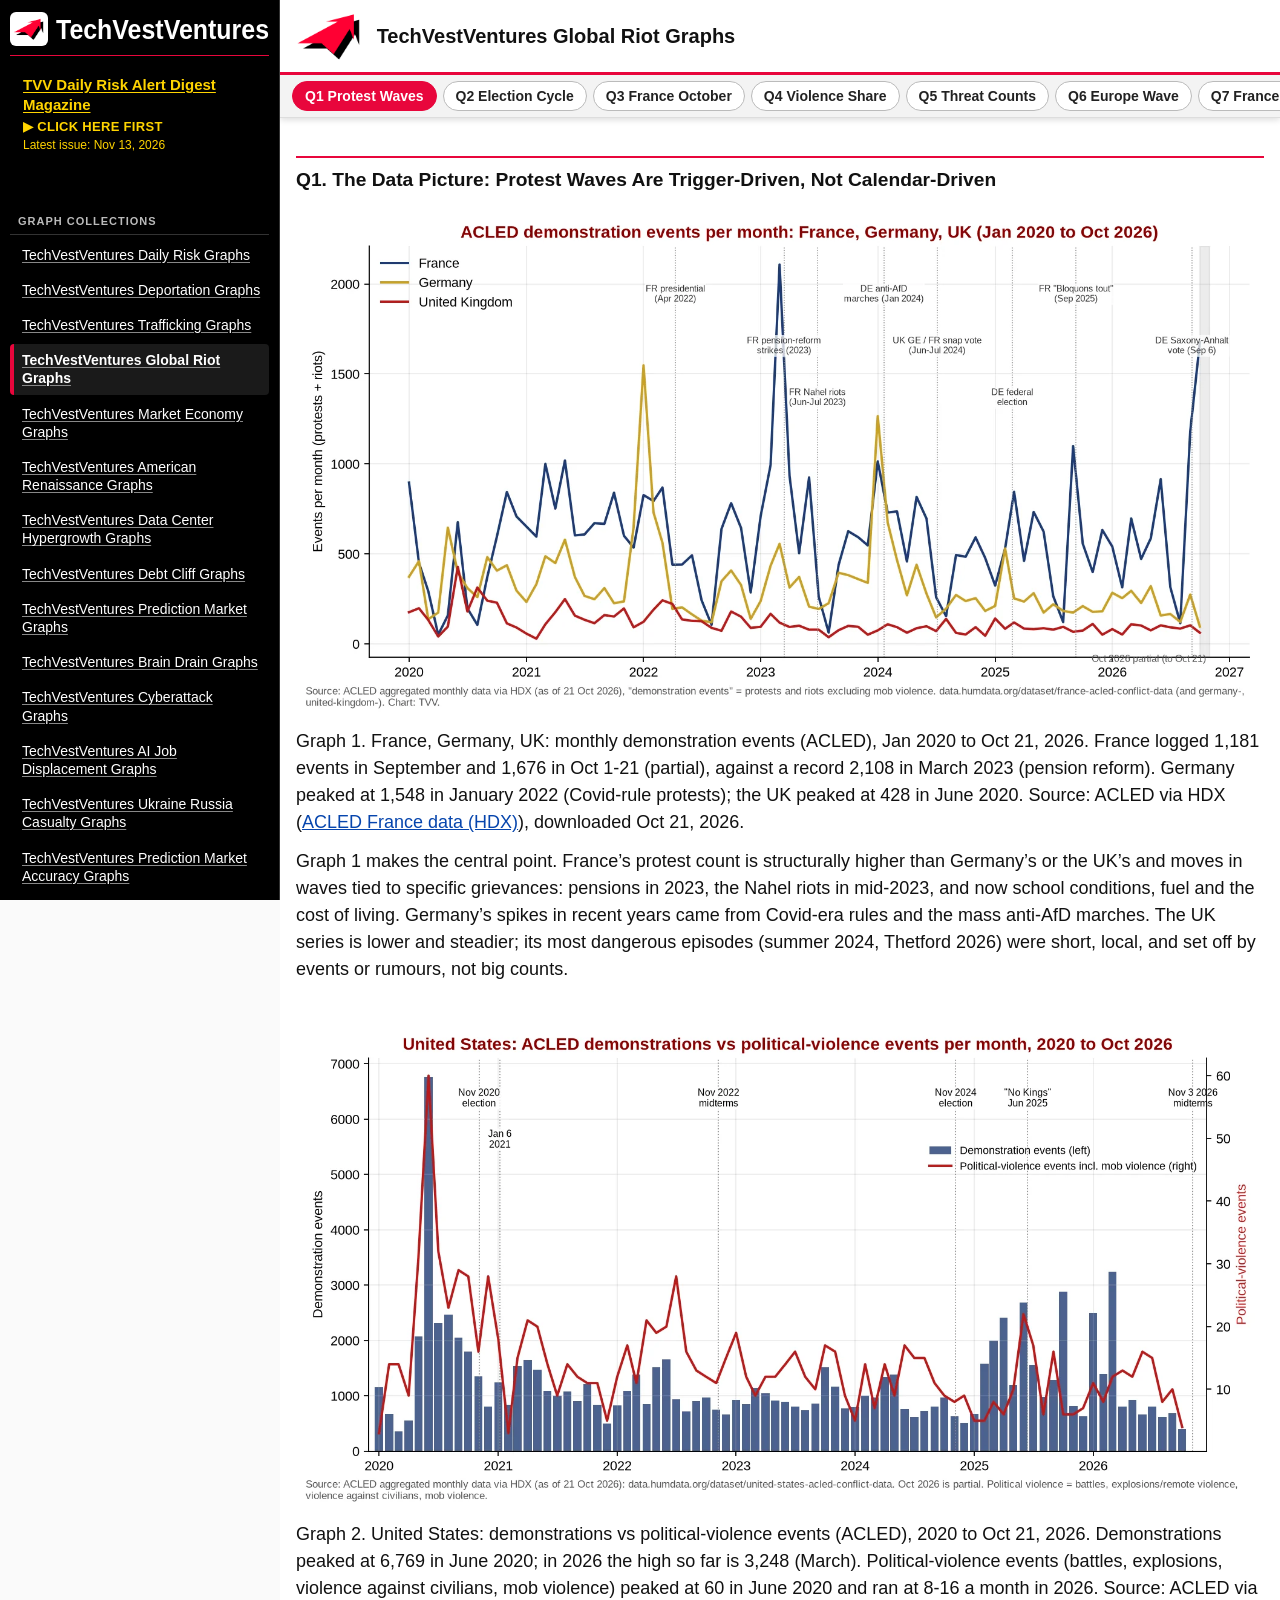
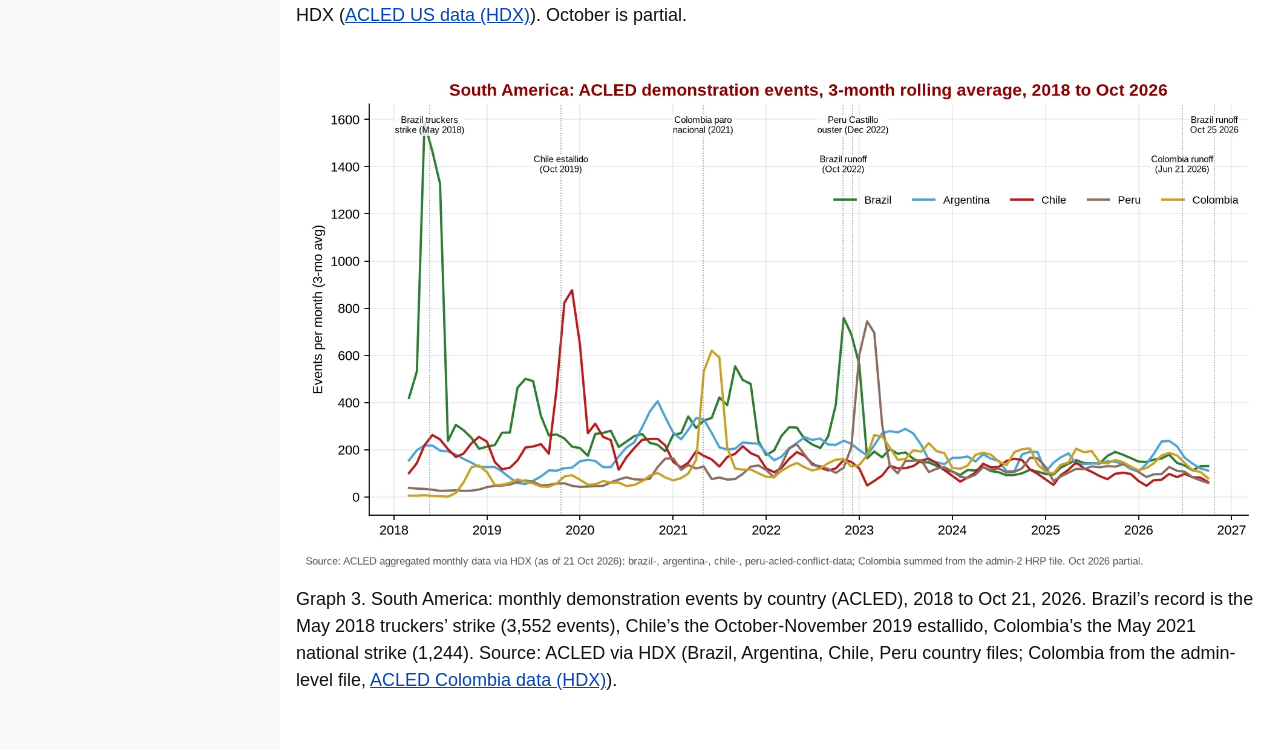
==== commit 796d72c7: "Weekly Focus graphs 2026-11-22" ====
--- a/index.html
+++ b/index.html
@@ -1,4 +1,4 @@
-<!doctype html><html lang="en"><head><meta charset="utf-8"><meta name="viewport" content="width=device-width,initial-scale=1"><title>TechVestVentures Global Riot Graphs</title><link rel="icon" href="assets/favicon.svg" type="image/svg+xml"><link rel="icon" href="assets/favicon-32.png" sizes="32x32" type="image/png"><link rel="apple-touch-icon" href="assets/apple-touch-icon.png"><link rel="stylesheet" href="assets/style.css"></head><body><nav id="tvvnav" aria-label="TechVestVentures sites"><details open><summary><span class="mark"><img src="[data-uri]" alt="TechVest logo"></span><svg class="word" viewBox="0 0 214 32" preserveAspectRatio="xMinYMid meet" role="img" aria-label="TechVestVentures"><text x="0" y="26" textLength="214" lengthAdjust="spacingAndGlyphs" font-family="Arial,Helvetica,sans-serif" font-weight="700" font-size="28" fill="#fff">TechVestVentures</text></svg></summary><a class="mag" href="https://atlantean2.github.io/tvv-daily-risk-alert-digest/"><span class="t">TVV Daily Risk Alert Digest Magazine</span><span class="cta">&#9654; click here first</span><span class="sub">Latest issue: Nov 13, 2026</span></a><div class="sp2" aria-hidden="true"></div><div class="grp">Graph Collections</div><a href="https://atlantean2.github.io/tvv-daily-risk-graphs/">TechVestVentures Daily Risk Graphs</a><a href="https://atlantean2.github.io/tvv-deportation-graphs/">TechVestVentures Deportation Graphs</a><a href="https://atlantean2.github.io/tvv-trafficking-graphs/">TechVestVentures Trafficking Graphs</a><a class="cur" href="https://atlantean2.github.io/tvv-global-riot-graphs/" aria-current="page">TechVestVentures Global Riot Graphs</a><a href="https://atlantean2.github.io/tvv-market-economy-graphs/">TechVestVentures Market Economy Graphs</a><a href="https://atlantean2.github.io/tvv-american-renaissance-graphs/">TechVestVentures American Renaissance Graphs</a><a href="https://atlantean2.github.io/tvv-data-center-hypergrowth-graphs/">TechVestVentures Data Center Hypergrowth Graphs</a><a href="https://atlantean2.github.io/tvv-debt-cliff-graphs/">TechVestVentures Debt Cliff Graphs</a><a href="https://atlantean2.github.io/tvv-prediction-market-graphs/">TechVestVentures Prediction Market Graphs</a><a href="https://atlantean2.github.io/tvv-brain-drain-graphs/">TechVestVentures Brain Drain Graphs</a><a href="https://atlantean2.github.io/tvv-cyberattack-graphs/">TechVestVentures Cyberattack Graphs</a><a href="https://atlantean2.github.io/tvv-ai-job-displacement-graphs/">TechVestVentures AI Job Displacement Graphs</a><a href="https://atlantean2.github.io/tvv-ukraine-russia-casualty-graphs/">TechVestVentures Ukraine Russia Casualty Graphs</a><a href="https://atlantean2.github.io/tvv-prediction-market-accuracy-graphs/">TechVestVentures Prediction Market Accuracy Graphs</a><a href="https://atlantean2.github.io/tvv-longevity-health-graphs/">TechVestVentures Longevity Health Graphs</a><div class="sp5" aria-hidden="true"></div><div class="grp gold">Essays</div><a class="ess" href="https://atlantean2.github.io/tvv-daily-risk-alert-digest/essays/ai-job-displacement.html">AI Job Displacement</a><a class="ess" href="https://atlantean2.github.io/tvv-daily-risk-alert-digest/essays/prediction-markets.html">Prediction Markets</a><a class="ess" href="https://atlantean2.github.io/tvv-daily-risk-alert-digest/essays/ukraine-russia-casualty-claims.html">Ukraine vs Russia: Casualty Claims</a><div class="sp5" aria-hidden="true"></div><div class="grp teal">Longevity Watch</div><a class="lwd" href="https://atlantean2.github.io/tvv-longevity-watcher-digest/"><span class="t">Longevity Watch</span><span class="cta">&#9654; weekly digest</span><span class="sub">New issue every Friday</span></a></details></nav><script>(function(){var d=document.querySelector('#tvvnav details');function f(){if(innerWidth>900)d.open=true}f();addEventListener('resize',f)})()</script><div id="top"><header><img src="assets/logo.png" alt="TVV logo"><h1>TechVestVentures Global Riot Graphs</h1></header><nav id="tabs" role="tablist" aria-label="Sections"><button role="tab" data-d="Q1" aria-selected="false">Q1 Protest Waves</button><button role="tab" data-d="Q2" aria-selected="false">Q2 Election Cycle</button><button role="tab" data-d="Q3" aria-selected="false">Q3 France October</button><button role="tab" data-d="Q4" aria-selected="false">Q4 Violence Share</button><button role="tab" data-d="Q5" aria-selected="false">Q5 Threat Counts</button><button role="tab" data-d="Q6" aria-selected="false">Q6 Europe Wave</button><button role="tab" data-d="Q7" aria-selected="false">Q7 France Week Two</button><button role="tab" data-d="Q8" aria-selected="false">Q8 France Week 3</button><button role="tab" data-d="Q9" aria-selected="false">Q9 France Week 4</button><button role="tab" data-d="Q10" aria-selected="false">Q10 Protest Surge</button><button role="tab" data-d="sources" aria-selected="false">Sources</button></nav></div><main id="content"></main><script>const tabs=[...document.querySelectorAll('#tabs button')],m=document.getElementById('content'),ds=tabs.map(t=>t.dataset.d);
+<!doctype html><html lang="en"><head><meta charset="utf-8"><meta name="viewport" content="width=device-width,initial-scale=1"><title>TechVestVentures Global Riot Graphs</title><link rel="icon" href="assets/favicon.svg" type="image/svg+xml"><link rel="icon" href="assets/favicon-32.png" sizes="32x32" type="image/png"><link rel="apple-touch-icon" href="assets/apple-touch-icon.png"><link rel="stylesheet" href="assets/style.css"></head><body><nav id="tvvnav" aria-label="TechVestVentures sites"><details open><summary><span class="mark"><img src="[data-uri]" alt="TechVest logo"></span><svg class="word" viewBox="0 0 214 32" preserveAspectRatio="xMinYMid meet" role="img" aria-label="TechVestVentures"><text x="0" y="26" textLength="214" lengthAdjust="spacingAndGlyphs" font-family="Arial,Helvetica,sans-serif" font-weight="700" font-size="28" fill="#fff">TechVestVentures</text></svg></summary><a class="mag" href="https://atlantean2.github.io/tvv-daily-risk-alert-digest/"><span class="t">TVV Daily Risk Alert Digest Magazine</span><span class="cta">&#9654; click here first</span><span class="sub">Latest issue: Nov 13, 2026</span></a><div class="sp2" aria-hidden="true"></div><div class="grp">Graph Collections</div><a href="https://atlantean2.github.io/tvv-daily-risk-graphs/">TechVestVentures Daily Risk Graphs</a><a href="https://atlantean2.github.io/tvv-deportation-graphs/">TechVestVentures Deportation Graphs</a><a href="https://atlantean2.github.io/tvv-trafficking-graphs/">TechVestVentures Trafficking Graphs</a><a class="cur" href="https://atlantean2.github.io/tvv-global-riot-graphs/" aria-current="page">TechVestVentures Global Riot Graphs</a><a href="https://atlantean2.github.io/tvv-market-economy-graphs/">TechVestVentures Market Economy Graphs</a><a href="https://atlantean2.github.io/tvv-american-renaissance-graphs/">TechVestVentures American Renaissance Graphs</a><a href="https://atlantean2.github.io/tvv-data-center-hypergrowth-graphs/">TechVestVentures Data Center Hypergrowth Graphs</a><a href="https://atlantean2.github.io/tvv-debt-cliff-graphs/">TechVestVentures Debt Cliff Graphs</a><a href="https://atlantean2.github.io/tvv-prediction-market-graphs/">TechVestVentures Prediction Market Graphs</a><a href="https://atlantean2.github.io/tvv-brain-drain-graphs/">TechVestVentures Brain Drain Graphs</a><a href="https://atlantean2.github.io/tvv-cyberattack-graphs/">TechVestVentures Cyberattack Graphs</a><a href="https://atlantean2.github.io/tvv-ai-job-displacement-graphs/">TechVestVentures AI Job Displacement Graphs</a><a href="https://atlantean2.github.io/tvv-ukraine-russia-casualty-graphs/">TechVestVentures Ukraine Russia Casualty Graphs</a><a href="https://atlantean2.github.io/tvv-prediction-market-accuracy-graphs/">TechVestVentures Prediction Market Accuracy Graphs</a><a href="https://atlantean2.github.io/tvv-longevity-health-graphs/">TechVestVentures Longevity Health Graphs</a><div class="sp5" aria-hidden="true"></div><div class="grp gold">Essays</div><a class="ess" href="https://atlantean2.github.io/tvv-daily-risk-alert-digest/essays/ai-job-displacement.html">AI Job Displacement</a><a class="ess" href="https://atlantean2.github.io/tvv-daily-risk-alert-digest/essays/prediction-markets.html">Prediction Markets</a><a class="ess" href="https://atlantean2.github.io/tvv-daily-risk-alert-digest/essays/ukraine-russia-casualty-claims.html">Ukraine vs Russia: Casualty Claims</a><div class="sp5" aria-hidden="true"></div><div class="grp teal">Longevity Watch</div><a class="lwd" href="https://atlantean2.github.io/tvv-longevity-watcher-digest/"><span class="t">Longevity Watch</span><span class="cta">&#9654; weekly digest</span><span class="sub">New issue every Friday</span></a></details></nav><script>(function(){var d=document.querySelector('#tvvnav details');function f(){if(innerWidth>900)d.open=true}f();addEventListener('resize',f)})()</script><div id="top"><header><img src="assets/logo.png" alt="TVV logo"><h1>TechVestVentures Global Riot Graphs</h1></header><nav id="tabs" role="tablist" aria-label="Sections"><button role="tab" data-d="Q1" aria-selected="false">Q1 Protest Waves</button><button role="tab" data-d="Q2" aria-selected="false">Q2 Election Cycle</button><button role="tab" data-d="Q3" aria-selected="false">Q3 France October</button><button role="tab" data-d="Q4" aria-selected="false">Q4 Violence Share</button><button role="tab" data-d="Q5" aria-selected="false">Q5 Threat Counts</button><button role="tab" data-d="Q6" aria-selected="false">Q6 Europe Wave</button><button role="tab" data-d="Q7" aria-selected="false">Q7 France Week Two</button><button role="tab" data-d="Q8" aria-selected="false">Q8 France Week 3</button><button role="tab" data-d="Q9" aria-selected="false">Q9 France Week 4</button><button role="tab" data-d="Q10" aria-selected="false">Q10 Protest Surge</button><button role="tab" data-d="Q11" aria-selected="false">Q11 Violence Pulse</button><button role="tab" data-d="sources" aria-selected="false">Sources</button></nav></div><main id="content"></main><script>const tabs=[...document.querySelectorAll('#tabs button')],m=document.getElementById('content'),ds=tabs.map(t=>t.dataset.d);
 async function show(d){if(!ds.includes(d))d=ds[0];tabs.forEach(t=>t.setAttribute('aria-selected',t.dataset.d==d));
 document.querySelector(`#tabs [data-d="${d}"]`).scrollIntoView({inline:'nearest',block:'nearest'});
 m.innerHTML='<p>Loading…</p>';try{const r=await fetch('issues/'+d+'.html',{cache:'no-cache'});const doc=new DOMParser().parseFromString(await r.text(),'text/html');
--- a/assets/style.css
+++ b/assets/style.css
@@ -8,25 +8,25 @@
 main{max-width:1040px;margin:0 auto;padding:16px;background:#fff}
 main img{width:100%;max-width:1000px;height:auto;display:block;margin:14px auto}
 a{color:#0645ad;text-decoration:underline}h2{border-top:2px solid #e8063c;padding-top:8px;margin-top:22px;font-size:1.2rem;font-weight:700;scroll-margin-top:130px}
-h2.priority-summary{border-top:2px solid #C9A227;text-align:center;font-size:1.25rem;margin-top:28px}
-table.priority-summary{width:100%;border-collapse:collapse;margin:8px 0 20px;font-size:10.5pt}
+h2.priority-summary{border-top:2px solid #C9A227;text-align:left;font-size:1.25rem;margin:28px 0 0;color:#EE0000}
+table.priority-summary{width:100%;border-collapse:collapse;margin:2px 0 20px;font-size:10.5pt}
 table.priority-summary th,table.priority-summary td{vertical-align:top;padding:2px 10px 2px 0;text-align:left;font-weight:400}
-table.priority-summary thead th{font-weight:700}
-table.priority-summary tbody th{font-weight:700;color:#B91C1C;white-space:nowrap;width:1.2in}
+table.priority-summary thead th{font-weight:700;color:#111}
+table.priority-summary tbody th{font-weight:700;color:#B91C1C;white-space:nowrap;width:1.35in}
 main table{width:100%;border-collapse:collapse}main td{display:block;width:100%;padding:0}main td:empty{display:none}
 ul.items{margin-left:24px;padding-left:1.1em}
 .action-box{border:3px solid #e8063c;padding:10px 14px;margin:20px 0}a.risk-center{font-weight:700;color:#C00000}.rc-header{font-size:.9rem;color:#1a1a1a;border-bottom:2px solid #C9A227;padding-bottom:6px;margin:0 0 12px}ul.items li{margin:6px 0}
 @media(max-width:600px){header img{height:40px}header h1{font-size:1rem}}
 figure.g{margin:0 0 28px;padding:0}figure.g figcaption{font-size:15px;margin:4px 6px}figure.g .t{font-weight:700}
 figure.g .s{font-size:14px;word-break:break-all}ul.src li{margin:4px 0;word-break:break-all}
-figure.g{display:grid;grid-template-columns:minmax(0,7fr) minmax(260px,3fr);gap:22px;align-items:start;margin:0 0 40px}
+figure.g{display:block;margin:0 0 40px}
 figure.g img{width:100%;height:auto;max-width:none}
-figure.g figcaption{font-size:18px;line-height:1.5;margin:0}figure.g figcaption p{margin:0 0 12px}
+figure.g figcaption{font-size:18px;line-height:1.5;margin:10px 0 0}figure.g figcaption p{margin:0 0 12px}
 figure.g figcaption .t{font-weight:700;display:block;margin-bottom:8px}
 @media(max-width:1100px){figure.g{grid-template-columns:1fr}}
-figure.g.w{display:grid;grid-template-columns:minmax(0,7fr) minmax(260px,3fr);gap:22px;align-items:start;margin:0 0 40px}
+figure.g.w{display:block;margin:0 0 40px}
 figure.g.w img{width:100%;height:auto;max-width:none}
-figure.g.w figcaption{font-size:18px;line-height:1.5;margin:0}figure.g.w figcaption p{margin:0 0 12px}
+figure.g.w figcaption{font-size:18px;line-height:1.5;margin:10px 0 0}figure.g.w figcaption p{margin:0 0 12px}
 figure.g.w figcaption .t{font-weight:700;display:block;margin-bottom:8px}
 .wk{border-left:4px solid #8B0000;background:#faf3f3;padding:10px 14px;margin:0 0 24px;font-size:17px;line-height:1.5}
 figure.g.w ul{margin:0 0 12px;padding-left:1.1em;font-size:16px}figure.g.w li{margin:4px 0}figure.g.w p.nt{font-size:15px;color:#444}
